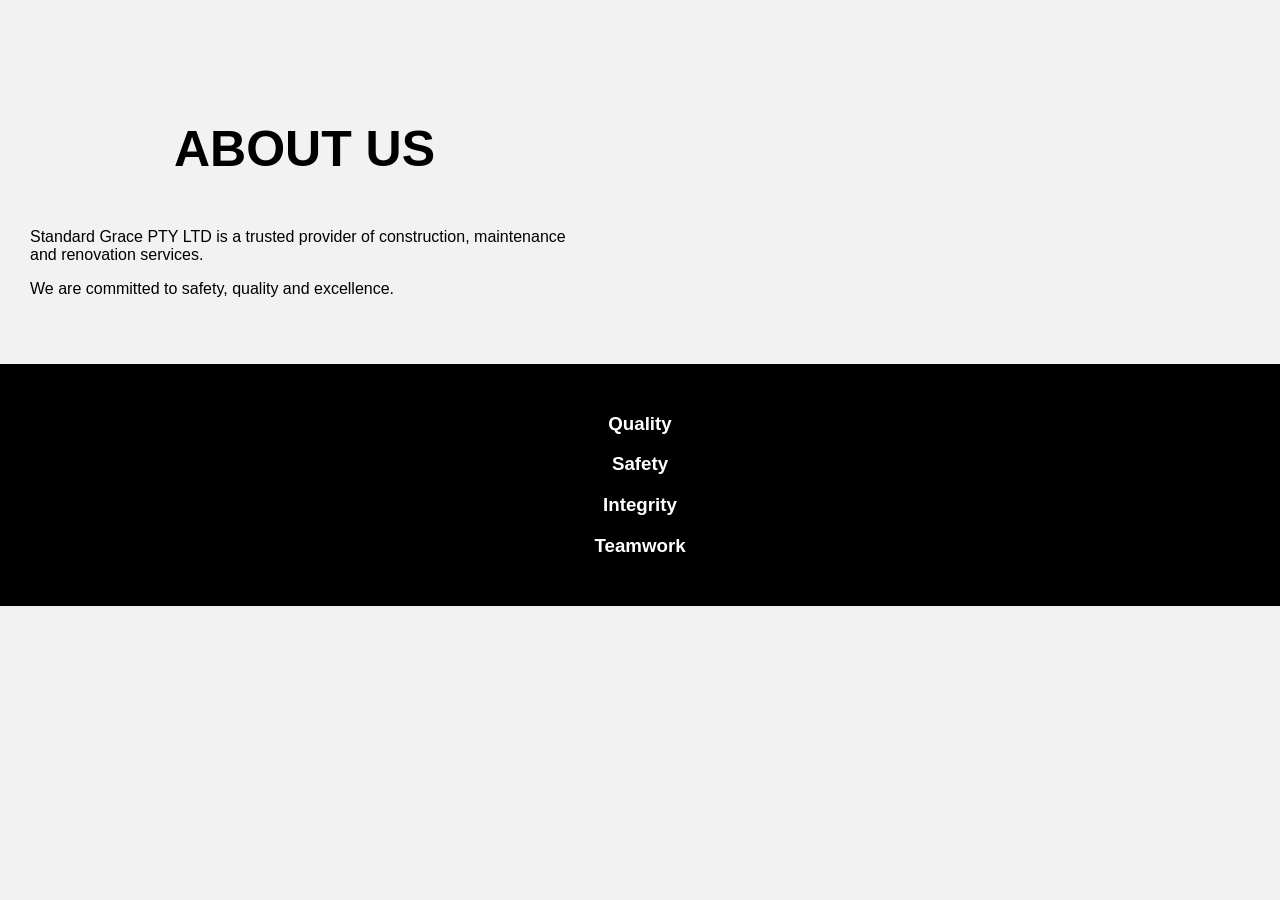
==== about.html @ 0fc39e1f "changing page structure" ====
<!DOCTYPE html>
<html lang="en">
<head>
    <meta charset="UTF-8">
    <meta name="viewport" content="width=device-width, initial-scale=1.0">
    <title>About Us</title>
    <link rel="stylesheet" href="styles.css">
</head>

<body>

<header class="header">

    <section class="logo-nav">

        <section class="logo">
            <img src="images/logo.png" alt="">
        </section>

        <nav class="navbar">
            <a href="index.html">Home</a> /
            <a href="about.html">About Us</a> /
            <a href="services.html">Services</a> /
            <a href="projects.html">Projects</a> /
            <a href="contact.html">Contact Us</a>
        </nav>

    </section>

</header>

<main>

    <section class="about-section">

        <article class="about-text">

            <h1>ABOUT US</h1>

            <p>
                Standard Grace PTY LTD is a trusted provider of construction,
                maintenance and renovation services.
            </p>

            <p>
                We are committed to safety, quality and excellence.
            </p>

        </article>

        <section class="about-image">
            <img src="images/about.jpg" alt="">
        </section>

    </section>

</main>

<footer class="black-footer">

    <section class="footer-icons">

        <article>
            <h3>Quality</h3>
        </article>

        <article>
            <h3>Safety</h3>
        </article>

        <article>
            <h3>Integrity</h3>
        </article>

        <article>
            <h3>Teamwork</h3>
        </article>

    </section>

</footer>

</body>
</html>
---- styles.css ----
body{
    margin: 0;
    font-family: Arial, sans-serif;
    background-color: #f2f2f2;
    color: black;
}

header{
    background-color: #f2f2f2;
    padding: 20px;
}

header img{
    width: 220px;
}

nav{
    text-align: center;
    margin-top: -90px;
    margin-left: 250px;
    padding-bottom: 40px;
}

nav a{
    text-decoration: none;
    color: black;
    font-size: 22px;
    margin: 10px;
}

nav a:hover{
    color: orange;
}

.hero{
    position: relative;
    text-align: center;
}

.hero img{
    width: 100%;
}

.hero-text{
    position: absolute;
    top: 30%;
    right: 5%;
    color: white;
}

.hero-text h1{
    font-size: 55px;
}

.hero-text p{
    font-size: 30px;
}

button{
    background-color: #f0b400;
    border: none;
    padding: 15px 30px;
    border-radius: 40px;
    font-size: 20px;
    cursor: pointer;
}

button:hover{
    background-color: orange;
}

h1{
    text-align: center;
    font-size: 50px;
}

.services{
    text-align: center;
    padding: 20px;
}

.service-box{
    display: inline-block;
    width: 22%;
    vertical-align: top;
    margin: 10px;
}

.service-box img{
    width: 100%;
    border-radius: 10px;
}

.service-box h2{
    font-size: 30px;
}

.gallery{
    padding: 20px;
}

.gallery article{
    display: inline-block;
    width: 45%;
    margin: 10px;
}

.gallery img{
    width: 100%;
    border-radius: 20px;
}

.why-choose{
    padding: 20px;
}

.choose-box{
    margin-bottom: 40px;
}

.choose-box h2{
    font-size: 35px;
}

.contact-info{
    text-align: center;
    padding: 20px;
}

.contact-box{
    display: inline-block;
    width: 30%;
    vertical-align: top;
}

.contact-box h2{
    font-size: 35px;
}

.about-section{
    padding: 30px;
}

.about-text{
    width: 45%;
    display: inline-block;
    vertical-align: top;
}

.about-image{
    width: 45%;
    display: inline-block;
}

.about-image img{
    width: 100%;
}

.values{
    background-color: black;
    color: white;
    text-align: center;
    padding: 20px;
}

.value-box{
    display: inline-block;
    width: 22%;
}

.service-card{
    border: 3px solid black;
    border-radius: 40px;
    padding: 30px;
    margin: 30px;
    background-color: white;
}

.service-card img{
    width: 150px;
}

.service-card h2{
    font-size: 40px;
}

.project-box{
    padding: 20px;
}

.project-box img{
    width: 45%;
    border-radius: 10px;
}

.project-text{
    width: 45%;
    display: inline-block;
    vertical-align: top;
    padding: 20px;
}

.project-text h2{
    font-size: 45px;
}

.contact-page{
    padding: 20px;
}

form{
    width: 45%;
    display: inline-block;
    vertical-align: top;
}

input,
textarea{
    width: 90%;
    padding: 15px;
    margin-bottom: 20px;
    font-size: 18px;
}

aside{
    width: 45%;
    display: inline-block;
    vertical-align: top;
}

aside h2{
    font-size: 35px;
}

.faq{
    padding: 20px;
}

.faq article{
    border: 1px solid lightgray;
    padding: 20px;
    margin: 10px;
}

footer{
    background-color: black;
    color: white;
    text-align: center;
    padding: 30px;
    margin-top: 20px;
}

footer button{
    margin-bottom: 20px;
}
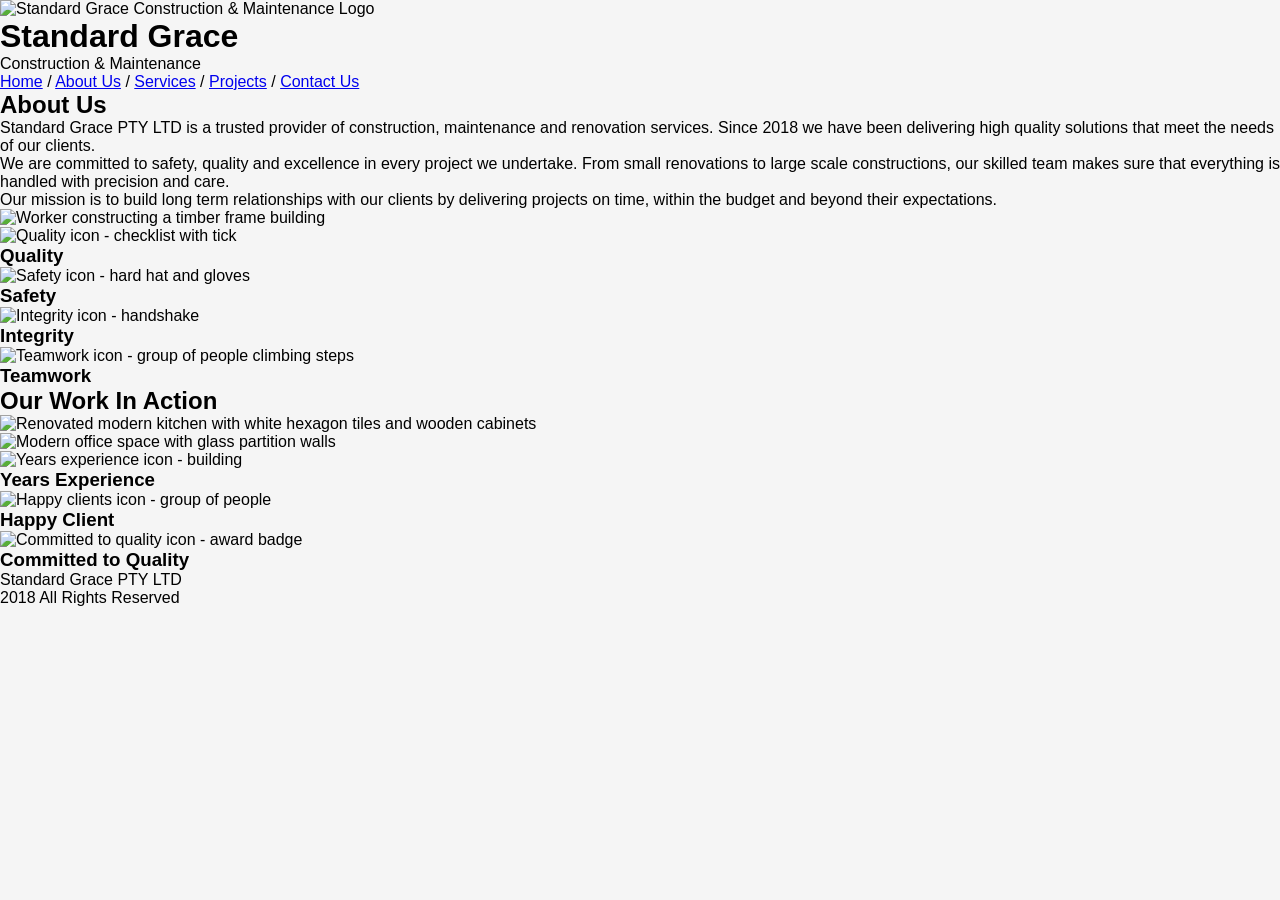
==== commit d6b7255c: "Enhance About Us page with branding and details Updated the About Us page with additional branding a" ====
--- a/about.html
+++ b/about.html
@@ -1,84 +1,123 @@
 <!DOCTYPE html>
 <html lang="en">
 <head>
-    <meta charset="UTF-8">
-    <meta name="viewport" content="width=device-width, initial-scale=1.0">
-    <title>About Us</title>
-    <link rel="stylesheet" href="styles.css">
+  <meta charset="UTF-8" >
+  <meta name="viewport" content="width=device-width, initial-scale=1.0" >
+  <title>About Us - Standard Grace Construction & Maintenance</title>
+  <link rel="stylesheet" href="styles.css" >
 </head>
-
 <body>
 
-<header class="header">
+  <header>
+    <img src="logo.png" alt="Standard Grace Construction & Maintenance Logo" width="80" >
+    <h1>Standard Grace</h1>
+    <p>Construction &amp; Maintenance</p>
+    <nav>
+      <a href="index.html">Home</a> /
+      <a href="about.html">About Us</a> /
+      <a href="services.html">Services</a> /
+      <a href="projects.html">Projects</a> /
+      <a href="contact.html">Contact Us</a>
+    </nav>
+  </header>
 
-    <section class="logo-nav">
+  <main>
 
-        <section class="logo">
-            <img src="images/logo.png" alt="">
-        </section>
+    <section id="about">
 
-        <nav class="navbar">
-            <a href="index.html">Home</a> /
-            <a href="about.html">About Us</a> /
-            <a href="services.html">Services</a> /
-            <a href="projects.html">Projects</a> /
-            <a href="contact.html">Contact Us</a>
-        </nav>
+      <div id="about-text">
+        <h2>About Us</h2>
+
+        <p>
+          Standard Grace PTY LTD is a trusted provider of construction, maintenance and
+          renovation services. Since 2018 we have been delivering high quality solutions
+          that meet the needs of our clients.
+        </p>
+
+        <p>
+          We are committed to safety, quality and excellence in every project we undertake.
+          From small renovations to large scale constructions, our skilled team makes sure
+          that everything is handled with precision and care.
+        </p>
+
+        <p>
+          Our mission is to build long term relationships with our clients by delivering
+          projects on time, within the budget and beyond their expectations.
+        </p>
+      </div>
+
+      <figure id="about-image">
+        <img src="about-construction.jpg" alt="Worker constructing a timber frame building" width="400" >
+      </figure>
 
     </section>
 
-</header>
+    <section id="core-values">
 
-<main>
+      <article class="value">
+        <img src="icon-quality.png" alt="Quality icon - checklist with tick" width="60" >
+        <h3>Quality</h3>
+      </article>
 
-    <section class="about-section">
+      <article class="value">
+        <img src="icon-safety.png" alt="Safety icon - hard hat and gloves" width="60" >
+        <h3>Safety</h3>
+      </article>
 
-        <article class="about-text">
+      <article class="value">
+        <img src="icon-integrity.png" alt="Integrity icon - handshake" width="60" >
+        <h3>Integrity</h3>
+      </article>
 
-            <h1>ABOUT US</h1>
-
-            <p>
-                Standard Grace PTY LTD is a trusted provider of construction,
-                maintenance and renovation services.
-            </p>
-
-            <p>
-                We are committed to safety, quality and excellence.
-            </p>
-
-        </article>
-
-        <section class="about-image">
-            <img src="images/about.jpg" alt="">
-        </section>
+      <article class="value">
+        <img src="icon-teamwork.png" alt="Teamwork icon - group of people climbing steps" width="60" >
+        <h3>Teamwork</h3>
+      </article>
 
     </section>
 
-</main>
+    <section id="work-in-action">
+      <h2>Our Work In Action</h2>
 
-<footer class="black-footer">
+      <figure>
+        <img src="work-kitchen.jpg" alt="Renovated modern kitchen with white hexagon tiles and wooden cabinets" width="400" >
+      </figure>
 
-    <section class="footer-icons">
-
-        <article>
-            <h3>Quality</h3>
-        </article>
-
-        <article>
-            <h3>Safety</h3>
-        </article>
-
-        <article>
-            <h3>Integrity</h3>
-        </article>
-
-        <article>
-            <h3>Teamwork</h3>
-        </article>
+      <figure>
+        <img src="work-office.jpg" alt="Modern office space with glass partition walls" width="400" >
+      </figure>
 
     </section>
 
-</footer>
+    <section id="stats">
+
+      <div id="stats-items">
+
+        <article class="stat">
+          <img src="icon-experience.png" alt="Years experience icon - building" width="60" >
+          <h3>Years Experience</h3>
+        </article>
+
+        <article class="stat">
+          <img src="icon-clients.png" alt="Happy clients icon - group of people" width="60" >
+          <h3>Happy Client</h3>
+        </article>
+
+        <article class="stat">
+          <img src="icon-committed.png" alt="Committed to quality icon - award badge" width="60" >
+          <h3>Committed to Quality</h3>
+        </article>
+
+      </div>
+
+      <div id="copyright">
+        <p>Standard Grace PTY LTD</p>
+        <p>2018 All Rights Reserved</p>
+      </div>
+
+    </section>
+
+  </main>
 
 </body>
 </html>
--- a/styles.css
+++ b/styles.css
@@ -1,255 +1,289 @@
+*{
+    margin:0;
+    padding:0;
+    box-sizing:border-box;
+}
+
 body{
-    margin: 0;
-    font-family: Arial, sans-serif;
-    background-color: #f2f2f2;
-    color: black;
-}
-
-header{
-    background-color: #f2f2f2;
-    padding: 20px;
-}
-
-header img{
-    width: 220px;
-}
-
-nav{
-    text-align: center;
-    margin-top: -90px;
-    margin-left: 250px;
-    padding-bottom: 40px;
-}
-
-nav a{
-    text-decoration: none;
-    color: black;
-    font-size: 22px;
-    margin: 10px;
-}
-
-nav a:hover{
-    color: orange;
-}
+    font-family:Arial, sans-serif;
+    background:#f5f5f5;
+}
+
+/* HEADER */
+
+.header{
+    background:white;
+    padding:20px;
+}
+
+.logo-nav{
+    display:flex;
+    justify-content:space-between;
+    align-items:center;
+}
+
+.logo img{
+    width:220px;
+}
+
+.navbar{
+    font-size:20px;
+}
+
+.navbar a{
+    text-decoration:none;
+    color:black;
+    margin:10px;
+}
+
+/* HERO */
 
 .hero{
-    position: relative;
-    text-align: center;
+    position:relative;
 }
 
 .hero img{
-    width: 100%;
+    width:100%;
+    height:500px;
+    object-fit:cover;
 }
 
 .hero-text{
-    position: absolute;
-    top: 30%;
-    right: 5%;
-    color: white;
+    position:absolute;
+    top:40%;
+    right:10%;
+    color:white;
+    text-align:center;
 }
 
 .hero-text h1{
-    font-size: 55px;
+    font-size:50px;
+    margin-bottom:20px;
 }
 
 .hero-text p{
-    font-size: 30px;
-}
-
-button{
-    background-color: #f0b400;
-    border: none;
-    padding: 15px 30px;
-    border-radius: 40px;
-    font-size: 20px;
-    cursor: pointer;
-}
-
-button:hover{
-    background-color: orange;
-}
-
-h1{
-    text-align: center;
-    font-size: 50px;
-}
+    font-size:25px;
+    line-height:40px;
+}
+
+.hero-buttons{
+    margin-top:20px;
+}
+
+.hero-buttons button{
+    padding:15px 30px;
+    border:none;
+    border-radius:30px;
+    background:gold;
+    font-size:20px;
+    margin:10px;
+}
+
+/* SERVICES */
 
 .services{
-    text-align: center;
-    padding: 20px;
+    padding:50px;
+    text-align:center;
+}
+
+.services h2{
+    font-size:50px;
+    margin-bottom:40px;
+}
+
+.service-container{
+    display:flex;
+    justify-content:space-between;
+    gap:20px;
+}
+
+.service-card{
+    width:24%;
+}
+
+.service-card img{
+    width:100%;
+    height:350px;
+    object-fit:cover;
+}
+
+.service-card h3{
+    font-size:35px;
+    margin:20px 0;
+}
+
+.service-card p{
+    font-size:20px;
+}
+
+/* ABOUT */
+
+.about-section{
+    display:flex;
+    padding:50px;
+    gap:40px;
+}
+
+.about-text{
+    width:50%;
+}
+
+.about-text h1{
+    font-size:60px;
+    margin-bottom:30px;
+}
+
+.about-text p{
+    font-size:28px;
+    line-height:45px;
+    margin-bottom:30px;
+}
+
+.about-image img{
+    width:100%;
+    height:700px;
+}
+
+/* SERVICE PAGE */
+
+.service-list{
+    padding:50px;
 }
 
 .service-box{
-    display: inline-block;
-    width: 22%;
-    vertical-align: top;
-    margin: 10px;
-}
-
-.service-box img{
-    width: 100%;
-    border-radius: 10px;
+    border:3px solid black;
+    border-radius:30px;
+    padding:40px;
+    margin-bottom:40px;
+    text-align:center;
 }
 
 .service-box h2{
-    font-size: 30px;
-}
-
-.gallery{
-    padding: 20px;
-}
-
-.gallery article{
-    display: inline-block;
-    width: 45%;
-    margin: 10px;
-}
-
-.gallery img{
-    width: 100%;
-    border-radius: 20px;
-}
-
-.why-choose{
-    padding: 20px;
-}
-
-.choose-box{
-    margin-bottom: 40px;
-}
-
-.choose-box h2{
-    font-size: 35px;
+    font-size:45px;
+    margin-bottom:20px;
+}
+
+.service-box p{
+    font-size:28px;
+}
+
+/* PROJECTS */
+
+.project-section{
+    padding:40px;
+}
+
+.project-card{
+    display:flex;
+    margin-bottom:40px;
+    background:white;
+}
+
+.project-card img{
+    width:50%;
+    height:400px;
+    object-fit:cover;
+}
+
+.project-text{
+    width:50%;
+    padding:50px;
+    text-align:center;
+}
+
+.project-text h2{
+    font-size:45px;
+    margin-bottom:30px;
+}
+
+.project-text p{
+    font-size:30px;
+    line-height:45px;
+}
+
+/* CONTACT */
+
+.contact-container{
+    display:flex;
+    gap:50px;
+    padding:50px;
+}
+
+.contact-form{
+    width:50%;
+}
+
+.contact-form h1{
+    font-size:50px;
+    margin-bottom:30px;
+}
+
+.contact-form form{
+    display:flex;
+    flex-direction:column;
+}
+
+.contact-form input,
+.contact-form textarea{
+    padding:20px;
+    margin-bottom:20px;
+    font-size:20px;
+}
+
+.contact-form textarea{
+    height:150px;
+}
+
+.contact-form button{
+    padding:20px;
+    background:gold;
+    border:none;
+    border-radius:30px;
+    font-size:22px;
 }
 
 .contact-info{
-    text-align: center;
-    padding: 20px;
-}
-
-.contact-box{
-    display: inline-block;
-    width: 30%;
-    vertical-align: top;
-}
-
-.contact-box h2{
-    font-size: 35px;
-}
-
-.about-section{
-    padding: 30px;
-}
-
-.about-text{
-    width: 45%;
-    display: inline-block;
-    vertical-align: top;
-}
-
-.about-image{
-    width: 45%;
-    display: inline-block;
-}
-
-.about-image img{
-    width: 100%;
-}
-
-.values{
-    background-color: black;
-    color: white;
-    text-align: center;
-    padding: 20px;
-}
-
-.value-box{
-    display: inline-block;
-    width: 22%;
-}
-
-.service-card{
-    border: 3px solid black;
-    border-radius: 40px;
-    padding: 30px;
-    margin: 30px;
-    background-color: white;
-}
-
-.service-card img{
-    width: 150px;
-}
-
-.service-card h2{
-    font-size: 40px;
-}
-
-.project-box{
-    padding: 20px;
-}
-
-.project-box img{
-    width: 45%;
-    border-radius: 10px;
-}
-
-.project-text{
-    width: 45%;
-    display: inline-block;
-    vertical-align: top;
-    padding: 20px;
-}
-
-.project-text h2{
-    font-size: 45px;
-}
-
-.contact-page{
-    padding: 20px;
-}
-
-form{
-    width: 45%;
-    display: inline-block;
-    vertical-align: top;
-}
-
-input,
-textarea{
-    width: 90%;
-    padding: 15px;
-    margin-bottom: 20px;
-    font-size: 18px;
-}
-
-aside{
-    width: 45%;
-    display: inline-block;
-    vertical-align: top;
-}
-
-aside h2{
-    font-size: 35px;
-}
-
-.faq{
-    padding: 20px;
-}
-
-.faq article{
-    border: 1px solid lightgray;
-    padding: 20px;
-    margin: 10px;
-}
-
-footer{
-    background-color: black;
-    color: white;
-    text-align: center;
-    padding: 30px;
-    margin-top: 20px;
-}
-
-footer button{
-    margin-bottom: 20px;
-}
+    width:50%;
+}
+
+.contact-info h1{
+    font-size:50px;
+    margin-bottom:40px;
+}
+
+.contact-info article{
+    margin-bottom:40px;
+}
+
+.contact-info h3{
+    font-size:35px;
+}
+
+.contact-info p{
+    font-size:25px;
+}
+
+/* FOOTER */
+
+.footer{
+    background:black;
+    color:white;
+    text-align:center;
+    padding:30px;
+    font-size:25px;
+}
+
+.black-footer{
+    background:black;
+    color:white;
+    padding:40px;
+}
+
+.footer-icons{
+    display:flex;
+    justify-content:space-around;
+}
+
+.footer-icons h3{
+    font-size:35px;
+}
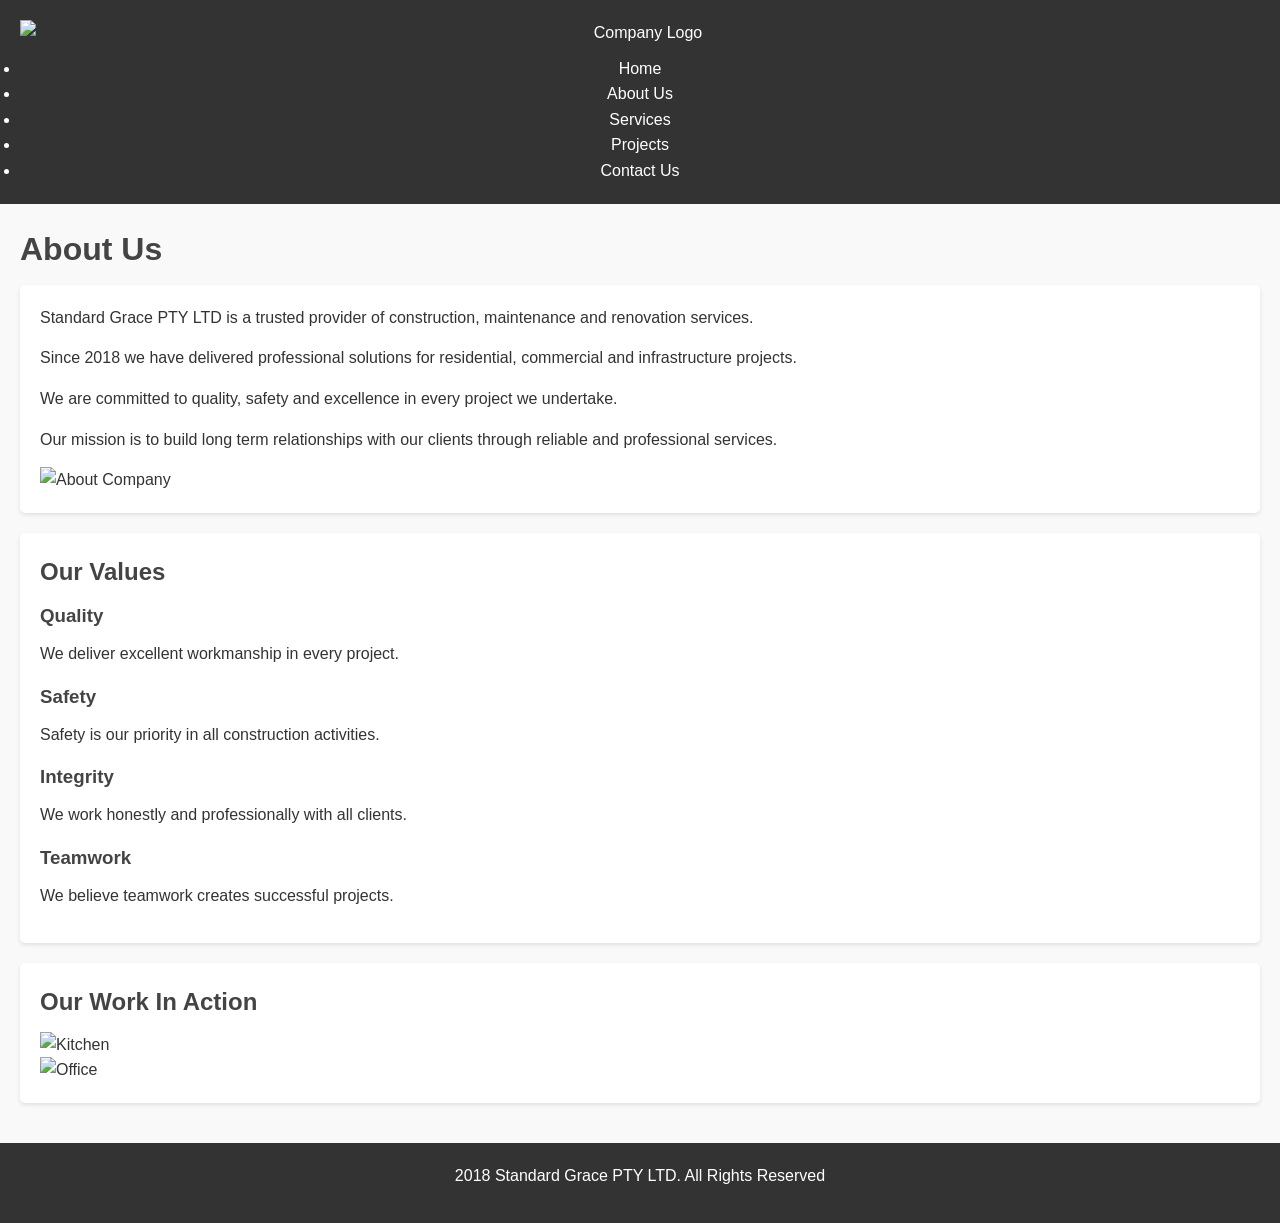
==== commit deeb9194: "Revise About Us page content and layout Updated the About Us page with new content and structure." ====
--- a/about.html
+++ b/about.html
@@ -1,123 +1,139 @@
 <!DOCTYPE html>
 <html lang="en">
 <head>
-  <meta charset="UTF-8" >
-  <meta name="viewport" content="width=device-width, initial-scale=1.0" >
-  <title>About Us - Standard Grace Construction & Maintenance</title>
-  <link rel="stylesheet" href="styles.css" >
+
+    <meta charset="UTF-8">
+    <meta name="viewport" content="width=device-width, initial-scale=1.0">
+
+    <title>About Us - Standard Grace</title>
+
+    <link rel="stylesheet" href="styles.css">
+
 </head>
 <body>
 
-  <header>
-    <img src="logo.png" alt="Standard Grace Construction & Maintenance Logo" width="80" >
-    <h1>Standard Grace</h1>
-    <p>Construction &amp; Maintenance</p>
-    <nav>
-      <a href="index.html">Home</a> /
-      <a href="about.html">About Us</a> /
-      <a href="services.html">Services</a> /
-      <a href="projects.html">Projects</a> /
-      <a href="contact.html">Contact Us</a>
-    </nav>
-  </header>
+<header>
 
-  <main>
+    <div class="container navbar">
 
-    <section id="about">
+        <div class="logo">
+            <img src="images/logo.png" alt="Company Logo">
+        </div>
 
-      <div id="about-text">
-        <h2>About Us</h2>
+        <nav>
+            <ul>
+                <li><a href="index.html">Home</a></li>
+                <li><a href="about.html">About Us</a></li>
+                <li><a href="services.html">Services</a></li>
+                <li><a href="projects.html">Projects</a></li>
+                <li><a href="contact.html">Contact Us</a></li>
+            </ul>
+        </nav>
+
+    </div>
+
+</header>
+
+
+<main class="container">
+
+
+<h1 class="section-title">About Us</h1>
+
+
+<section class="about-section">
+
+    <div class="about-text">
 
         <p>
-          Standard Grace PTY LTD is a trusted provider of construction, maintenance and
-          renovation services. Since 2018 we have been delivering high quality solutions
-          that meet the needs of our clients.
+            Standard Grace PTY LTD is a trusted provider of construction,
+            maintenance and renovation services.
         </p>
 
         <p>
-          We are committed to safety, quality and excellence in every project we undertake.
-          From small renovations to large scale constructions, our skilled team makes sure
-          that everything is handled with precision and care.
+            Since 2018 we have delivered professional solutions for
+            residential, commercial and infrastructure projects.
         </p>
 
         <p>
-          Our mission is to build long term relationships with our clients by delivering
-          projects on time, within the budget and beyond their expectations.
+            We are committed to quality, safety and excellence in every
+            project we undertake.
         </p>
-      </div>
 
-      <figure id="about-image">
-        <img src="about-construction.jpg" alt="Worker constructing a timber frame building" width="400" >
-      </figure>
+        <p>
+            Our mission is to build long term relationships with our
+            clients through reliable and professional services.
+        </p>
 
-    </section>
+    </div>
 
-    <section id="core-values">
 
-      <article class="value">
-        <img src="icon-quality.png" alt="Quality icon - checklist with tick" width="60" >
-        <h3>Quality</h3>
-      </article>
+    <div class="about-image">
+        <img src="images/about.jpg" alt="About Company">
+    </div>
 
-      <article class="value">
-        <img src="icon-safety.png" alt="Safety icon - hard hat and gloves" width="60" >
-        <h3>Safety</h3>
-      </article>
+</section>
 
-      <article class="value">
-        <img src="icon-integrity.png" alt="Integrity icon - handshake" width="60" >
-        <h3>Integrity</h3>
-      </article>
 
-      <article class="value">
-        <img src="icon-teamwork.png" alt="Teamwork icon - group of people climbing steps" width="60" >
-        <h3>Teamwork</h3>
-      </article>
+<section>
 
-    </section>
+    <h2 class="section-title">Our Values</h2>
 
-    <section id="work-in-action">
-      <h2>Our Work In Action</h2>
 
-      <figure>
-        <img src="work-kitchen.jpg" alt="Renovated modern kitchen with white hexagon tiles and wooden cabinets" width="400" >
-      </figure>
+    <div class="features-grid">
 
-      <figure>
-        <img src="work-office.jpg" alt="Modern office space with glass partition walls" width="400" >
-      </figure>
-
-    </section>
-
-    <section id="stats">
-
-      <div id="stats-items">
-
-        <article class="stat">
-          <img src="icon-experience.png" alt="Years experience icon - building" width="60" >
-          <h3>Years Experience</h3>
+        <article class="feature-box">
+            <h3>Quality</h3>
+            <p>We deliver excellent workmanship in every project.</p>
         </article>
 
-        <article class="stat">
-          <img src="icon-clients.png" alt="Happy clients icon - group of people" width="60" >
-          <h3>Happy Client</h3>
+
+        <article class="feature-box">
+            <h3>Safety</h3>
+            <p>Safety is our priority in all construction activities.</p>
         </article>
 
-        <article class="stat">
-          <img src="icon-committed.png" alt="Committed to quality icon - award badge" width="60" >
-          <h3>Committed to Quality</h3>
+
+        <article class="feature-box">
+            <h3>Integrity</h3>
+            <p>We work honestly and professionally with all clients.</p>
         </article>
 
-      </div>
 
-      <div id="copyright">
-        <p>Standard Grace PTY LTD</p>
-        <p>2018 All Rights Reserved</p>
-      </div>
+        <article class="feature-box">
+            <h3>Teamwork</h3>
+            <p>We believe teamwork creates successful projects.</p>
+        </article>
 
-    </section>
+    </div>
 
-  </main>
+</section>
+
+
+<section>
+
+    <h2 class="section-title">Our Work In Action</h2>
+
+
+    <div class="gallery-grid">
+
+        <img src="images/kitchen.jpg" alt="Kitchen">
+        <img src="images/office.jpg" alt="Office">
+
+    </div>
+
+</section>
+
+</main>
+
+
+<footer>
+
+    <div class="container footer-content">
+        <p>2018 Standard Grace PTY LTD. All Rights Reserved</p>
+    </div>
+
+</footer>
 
 </body>
 </html>
--- a/styles.css
+++ b/styles.css
@@ -1,289 +1,157 @@
-*{
-    margin:0;
-    padding:0;
-    box-sizing:border-box;
+/* Reset some default browser styles */
+* {
+    margin: 0;
+    padding: 0;
+    box-sizing: border-box;
 }
 
-body{
-    font-family:Arial, sans-serif;
-    background:#f5f5f5;
+body {
+    font-family: Arial, sans-serif;
+    line-height: 1.6;
+    color: #333;
+    background-color: #f9f9f9;
+    display: flex;
+    flex-direction: column;
+    min-height: 100vh;
 }
 
-/* HEADER */
-
-.header{
-    background:white;
-    padding:20px;
+header, footer {
+    background-color: #333;
+    color: #fff;
+    text-align: center;
+    padding: 20px;
 }
 
-.logo-nav{
-    display:flex;
-    justify-content:space-between;
-    align-items:center;
+header img, footer img {
+    vertical-align: middle;
 }
 
-.logo img{
-    width:220px;
+nav {
+    margin-top: 10px;
 }
 
-.navbar{
-    font-size:20px;
+nav a {
+    color: #fff;
+    text-decoration: none;
+    margin: 0 10px;
+    transition: color 0.3s;
 }
 
-.navbar a{
-    text-decoration:none;
-    color:black;
-    margin:10px;
+nav a:hover {
+    color: #ddd;
 }
 
-/* HERO */
-
-.hero{
-    position:relative;
+main {
+    flex: 1;
+    padding: 20px;
 }
 
-.hero img{
-    width:100%;
-    height:500px;
-    object-fit:cover;
+section {
+    margin-bottom: 20px;
+    padding: 20px;
+    background-color: #fff;
+    border-radius: 5px;
+    box-shadow: 0 2px 4px rgba(0, 0, 0, 0.1);
 }
 
-.hero-text{
-    position:absolute;
-    top:40%;
-    right:10%;
-    color:white;
-    text-align:center;
+h1, h2, h3 {
+    margin-bottom: 10px;
+    color: #444;
 }
 
-.hero-text h1{
-    font-size:50px;
-    margin-bottom:20px;
+p {
+    margin-bottom: 15px;
 }
 
-.hero-text p{
-    font-size:25px;
-    line-height:40px;
+button {
+    background-color: #0056b3;
+    color: #fff;
+    border: none;
+    padding: 10px 15px;
+    border-radius: 5px;
+    cursor: pointer;
+    transition: background-color 0.3s;
 }
 
-.hero-buttons{
-    margin-top:20px;
+button:hover {
+    background-color: #003d7a;
 }
 
-.hero-buttons button{
-    padding:15px 30px;
-    border:none;
-    border-radius:30px;
-    background:gold;
-    font-size:20px;
-    margin:10px;
+form input, form textarea {
+    width: 100%;
+    padding: 10px;
+    margin-bottom: 15px;
+    border: 1px solid #ccc;
+    border-radius: 5px;
 }
 
-/* SERVICES */
-
-.services{
-    padding:50px;
-    text-align:center;
+form label {
+    display: block;
+    margin-bottom: 5px;
+    font-weight: bold;
 }
 
-.services h2{
-    font-size:50px;
-    margin-bottom:40px;
+img {
+    max-width: 100%;
+    height: auto;
+    display: block;
+    margin: 0 auto;
 }
 
-.service-container{
-    display:flex;
-    justify-content:space-between;
-    gap:20px;
+figure {
+    margin-bottom: 20px;
 }
 
-.service-card{
-    width:24%;
+#services-list .service, #projects-list .project, .contact-detail {
+    display: flex;
+    align-items: center;
+    margin-bottom: 20px;
 }
 
-.service-card img{
-    width:100%;
-    height:350px;
-    object-fit:cover;
+.service-icon, .project-images, .contact-detail img {
+    flex: 0 0 auto;
+    margin-right: 20px;
 }
 
-.service-card h3{
-    font-size:35px;
-    margin:20px 0;
+#faq {
+    margin-top: 40px;
 }
 
-.service-card p{
-    font-size:20px;
+.faq-item {
+    margin-bottom: 10px;
 }
 
-/* ABOUT */
-
-.about-section{
-    display:flex;
-    padding:50px;
-    gap:40px;
+#footer-cta {
+    margin: 20px 0;
 }
 
-.about-text{
-    width:50%;
+#call-btn {
+    display: inline-block;
+    background-color: #0056b3;
+    padding: 10px 20px;
+    color: #fff;
+    text-decoration: none;
+    border-radius: 25px;
+    transition: background-color 0.3s;
 }
 
-.about-text h1{
-    font-size:60px;
-    margin-bottom:30px;
+#call-btn:hover {
+    background-color: #003d7a;
 }
 
-.about-text p{
-    font-size:28px;
-    line-height:45px;
-    margin-bottom:30px;
+#footer-copy {
+    padding: 20px 0;
 }
 
-.about-image img{
-    width:100%;
-    height:700px;
+@media (max-width: 768px) {
+    #form-row-1, #form-row-2 {
+        display: flex;
+        flex-direction: column;
+    }
+
+    .service-icon, .project-images {
+        width: %;
+        margin: 0 0 10px 0;
+    }
 }
 
-/* SERVICE PAGE */
-
-.service-list{
-    padding:50px;
-}
-
-.service-box{
-    border:3px solid black;
-    border-radius:30px;
-    padding:40px;
-    margin-bottom:40px;
-    text-align:center;
-}
-
-.service-box h2{
-    font-size:45px;
-    margin-bottom:20px;
-}
-
-.service-box p{
-    font-size:28px;
-}
-
-/* PROJECTS */
-
-.project-section{
-    padding:40px;
-}
-
-.project-card{
-    display:flex;
-    margin-bottom:40px;
-    background:white;
-}
-
-.project-card img{
-    width:50%;
-    height:400px;
-    object-fit:cover;
-}
-
-.project-text{
-    width:50%;
-    padding:50px;
-    text-align:center;
-}
-
-.project-text h2{
-    font-size:45px;
-    margin-bottom:30px;
-}
-
-.project-text p{
-    font-size:30px;
-    line-height:45px;
-}
-
-/* CONTACT */
-
-.contact-container{
-    display:flex;
-    gap:50px;
-    padding:50px;
-}
-
-.contact-form{
-    width:50%;
-}
-
-.contact-form h1{
-    font-size:50px;
-    margin-bottom:30px;
-}
-
-.contact-form form{
-    display:flex;
-    flex-direction:column;
-}
-
-.contact-form input,
-.contact-form textarea{
-    padding:20px;
-    margin-bottom:20px;
-    font-size:20px;
-}
-
-.contact-form textarea{
-    height:150px;
-}
-
-.contact-form button{
-    padding:20px;
-    background:gold;
-    border:none;
-    border-radius:30px;
-    font-size:22px;
-}
-
-.contact-info{
-    width:50%;
-}
-
-.contact-info h1{
-    font-size:50px;
-    margin-bottom:40px;
-}
-
-.contact-info article{
-    margin-bottom:40px;
-}
-
-.contact-info h3{
-    font-size:35px;
-}
-
-.contact-info p{
-    font-size:25px;
-}
-
-/* FOOTER */
-
-.footer{
-    background:black;
-    color:white;
-    text-align:center;
-    padding:30px;
-    font-size:25px;
-}
-
-.black-footer{
-    background:black;
-    color:white;
-    padding:40px;
-}
-
-.footer-icons{
-    display:flex;
-    justify-content:space-around;
-}
-
-.footer-icons h3{
-    font-size:35px;
-}
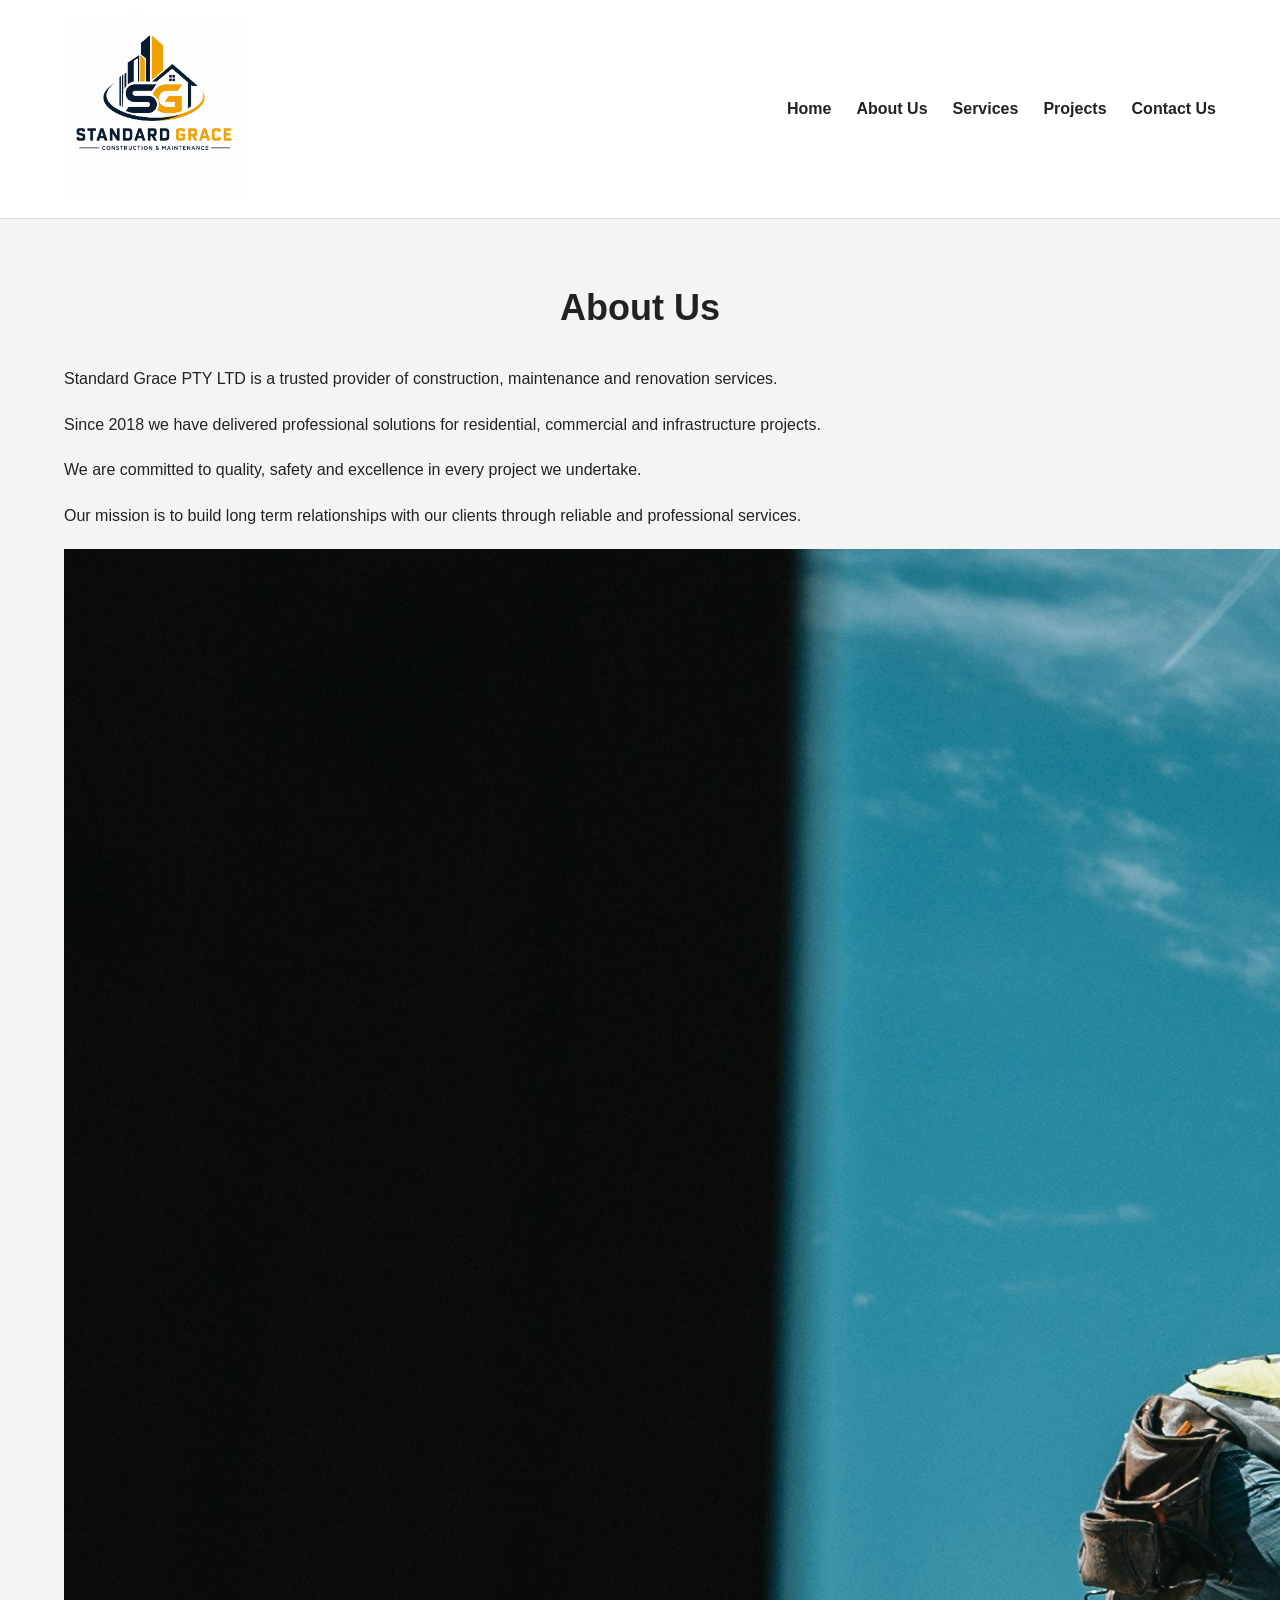
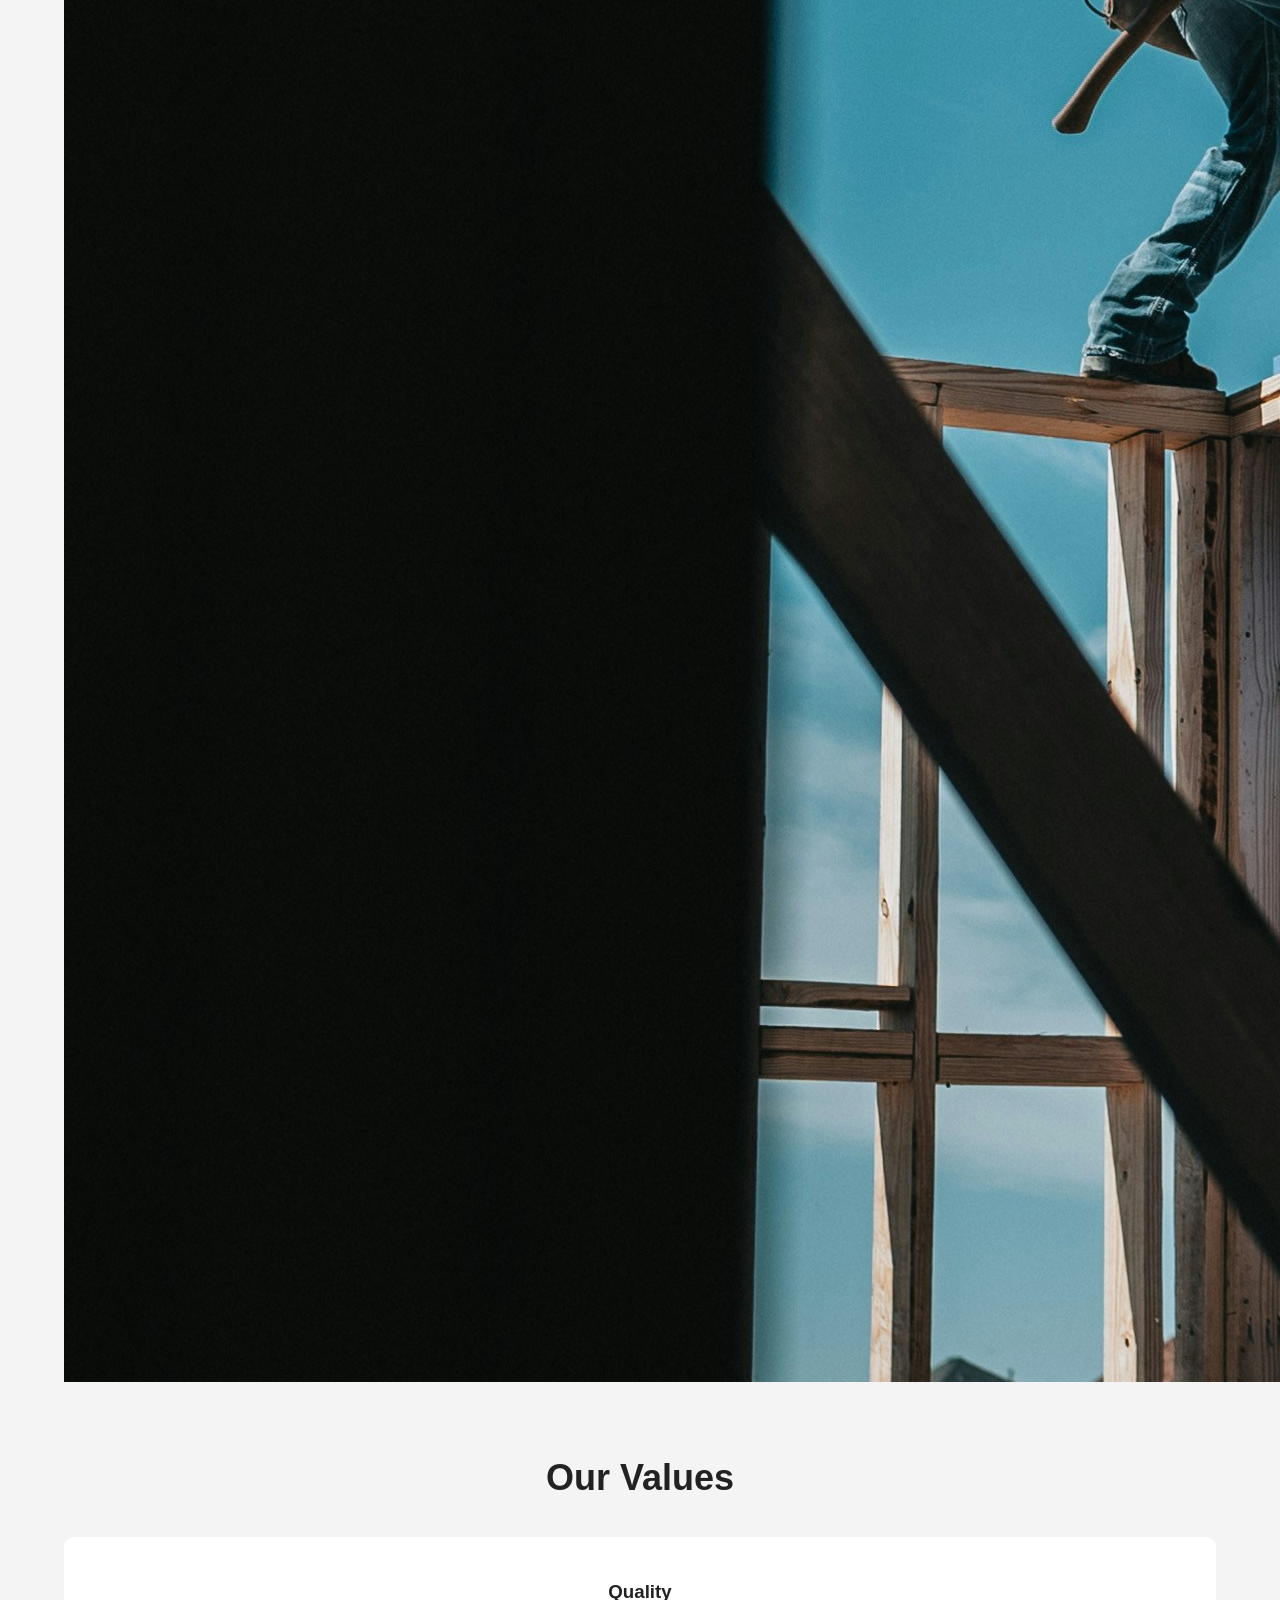
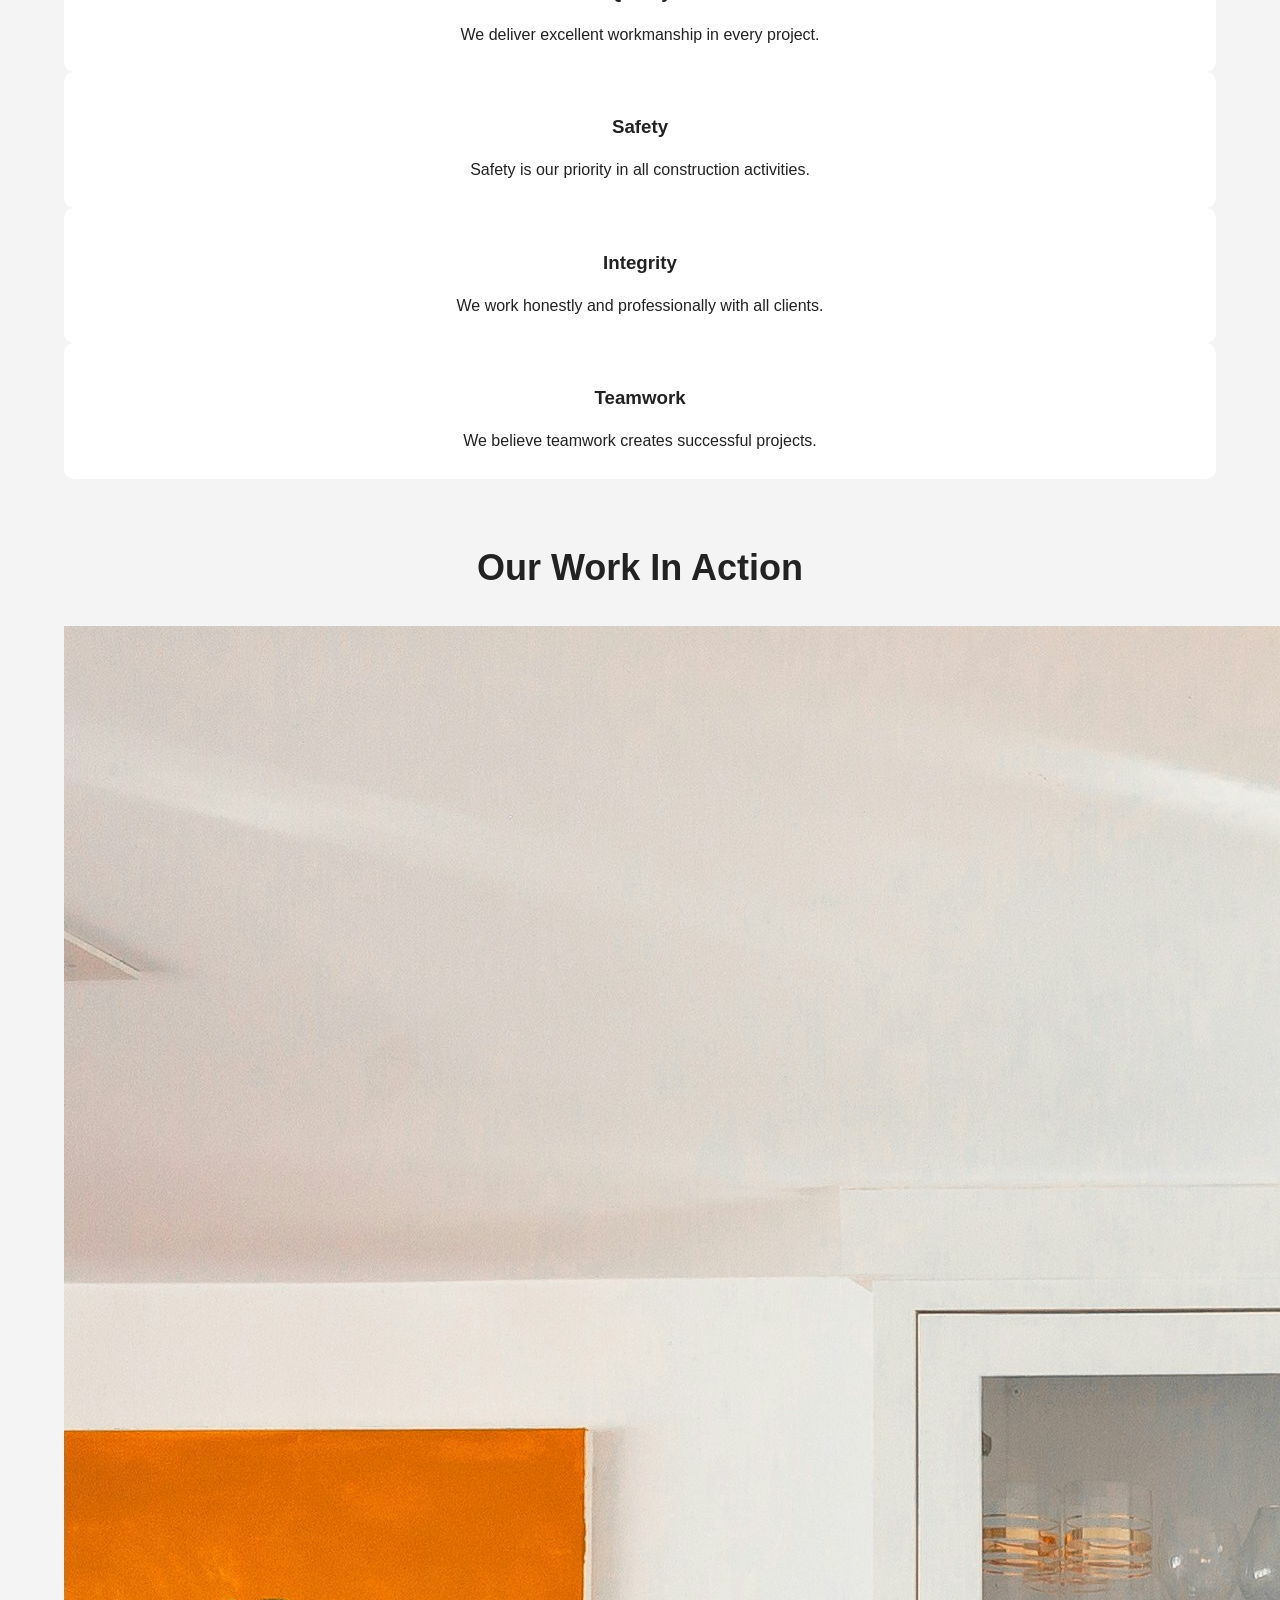
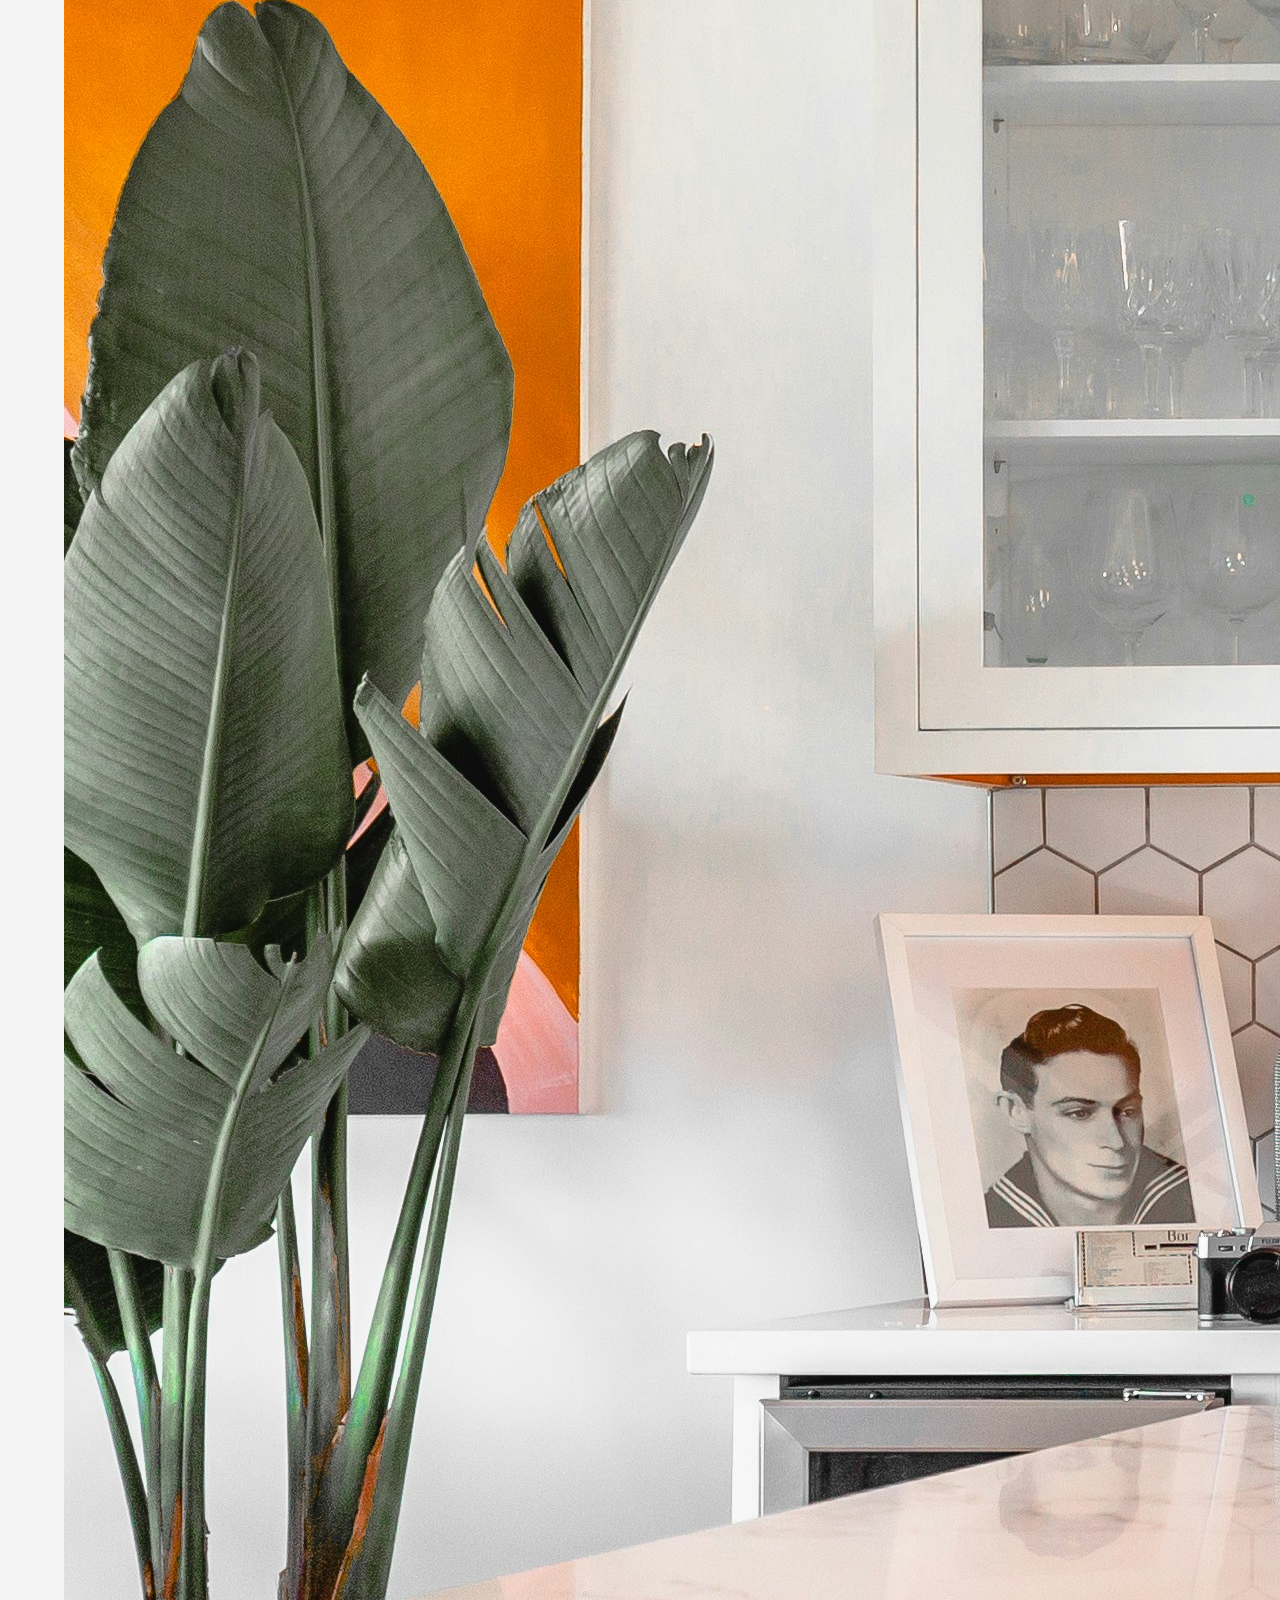
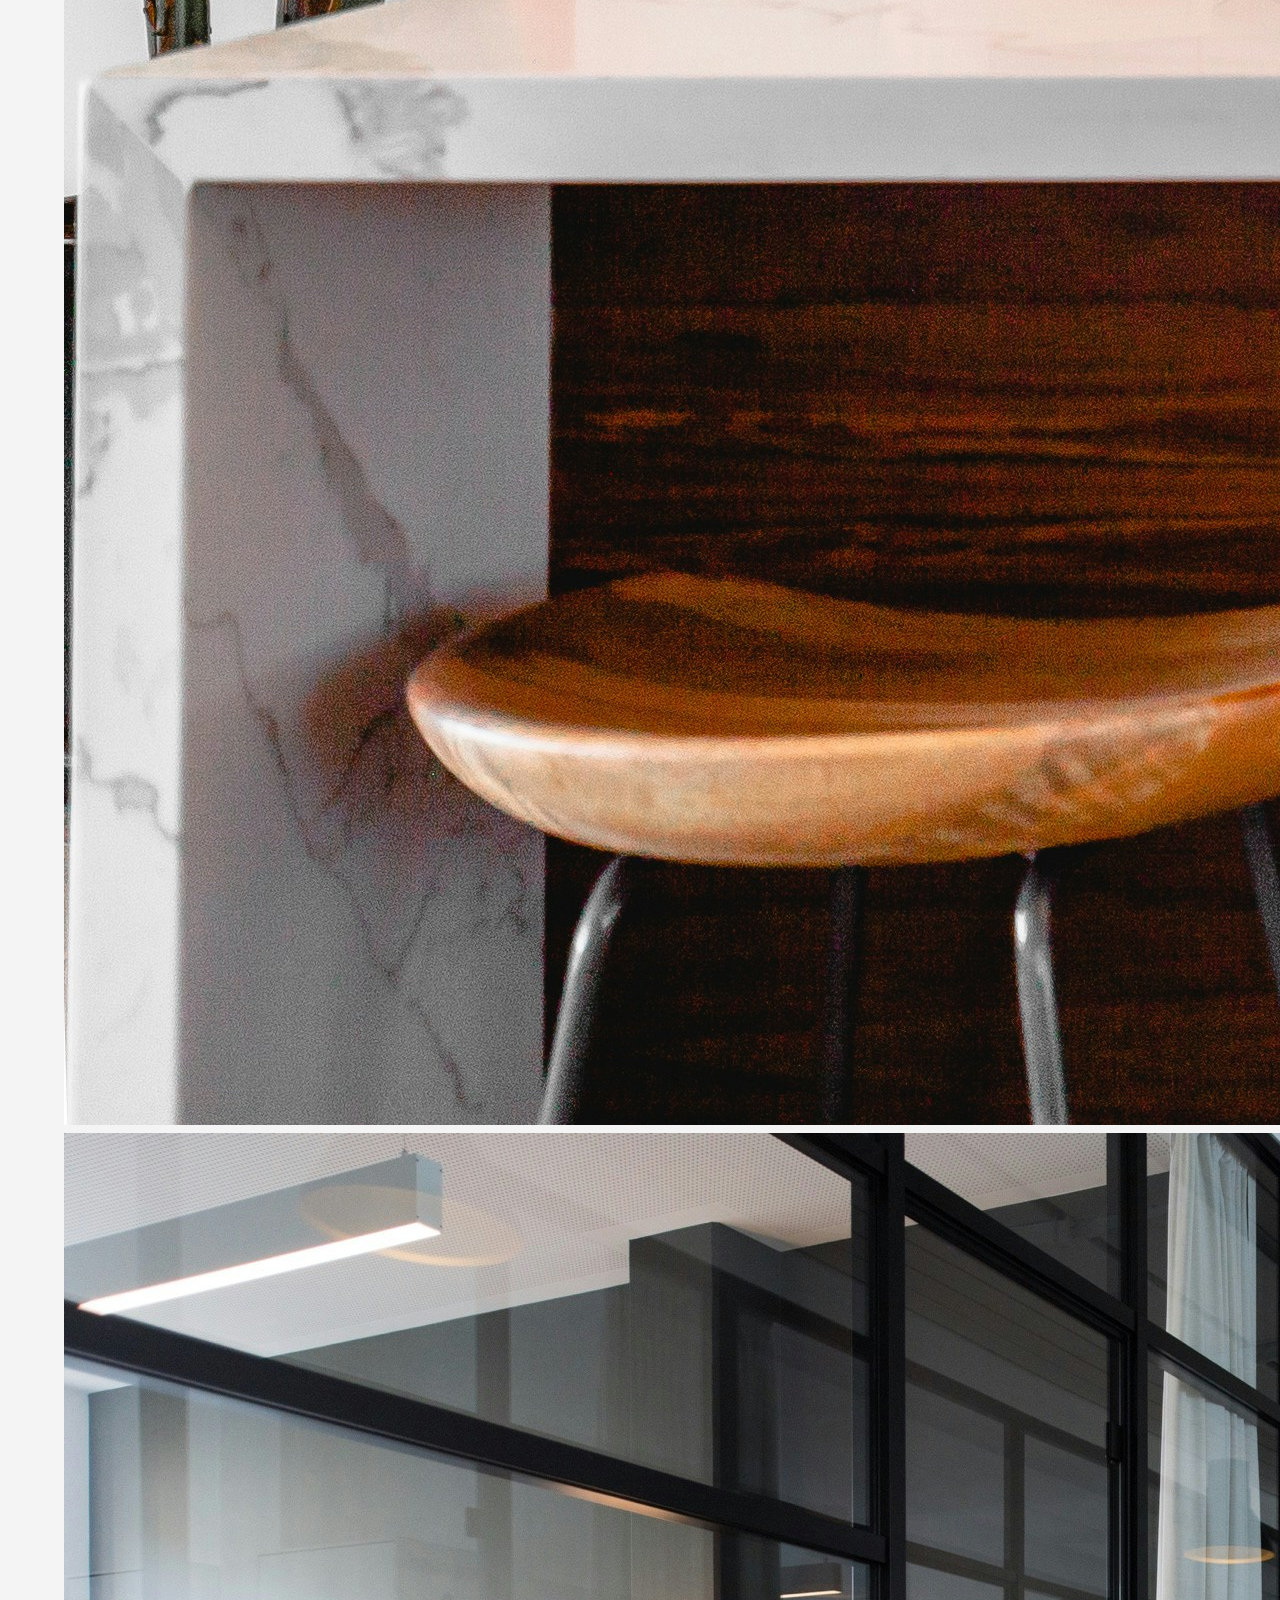
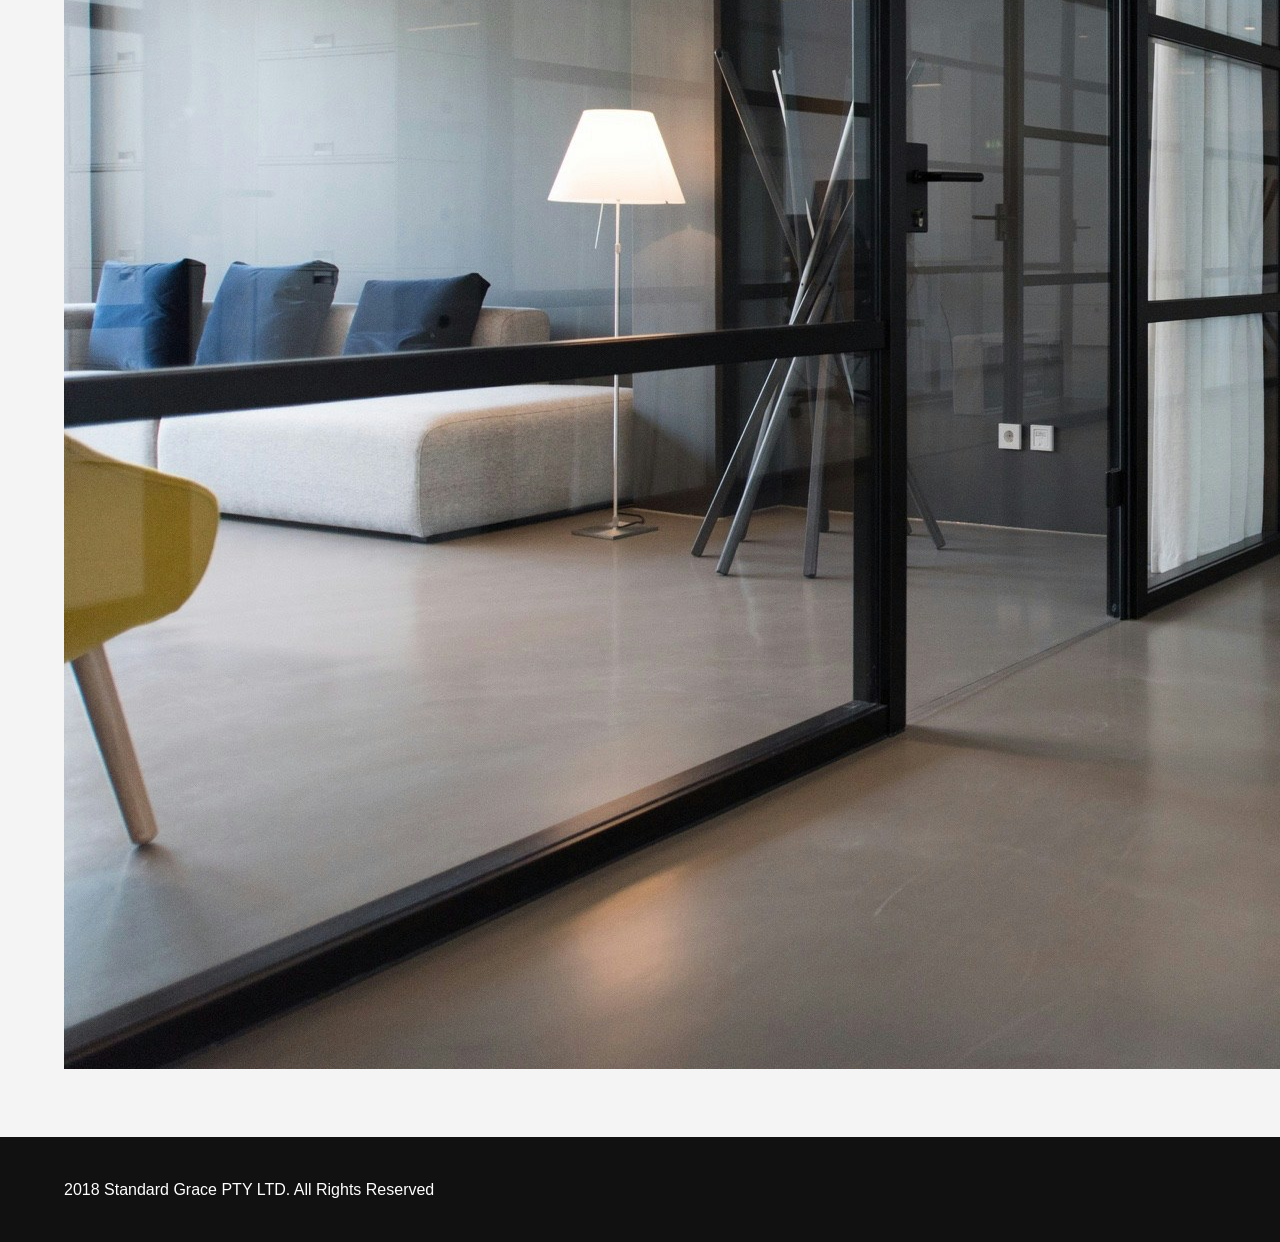
==== commit 7bc5dede: "Update about.html" ====
--- a/about.html
+++ b/about.html
@@ -69,7 +69,7 @@
 
 
     <div class="about-image">
-        <img src="images/about.jpg" alt="About Company">
+        <img src="images/About.jpg" alt="About Company">
     </div>
 
 </section>
@@ -117,8 +117,8 @@
 
     <div class="gallery-grid">
 
-        <img src="images/kitchen.jpg" alt="Kitchen">
-        <img src="images/office.jpg" alt="Office">
+        <img src="images/project2.jpg" alt="Kitchen">
+        <img src="images/Office.jpg" alt="Office">
 
     </div>
 
--- a/styles.css
+++ b/styles.css
@@ -1,157 +1,510 @@
-/* Reset some default browser styles */
-* {
+*{
     margin: 0;
     padding: 0;
     box-sizing: border-box;
 }
 
-body {
-    font-family: Arial, sans-serif;
+
+/* ===== BODY ===== */
+
+body{
+    font-family: Arial, Helvetica, sans-serif;
+    background-color: #f4f4f4;
+    color: #222;
     line-height: 1.6;
-    color: #333;
-    background-color: #f9f9f9;
+}
+
+
+/* ===== CONTAINER ===== */
+
+.container{
+    width: 90%;
+    max-width: 1200px;
+    margin: auto;
+}
+
+
+/* ===== HEADER ===== */
+
+header{
+    background-color: white;
+    border-bottom: 1px solid #ddd;
+    position: sticky;
+    top: 0;
+    z-index: 1000;
+}
+
+
+/* ===== NAVBAR ===== */
+
+.navbar{
     display: flex;
-    flex-direction: column;
-    min-height: 100vh;
-}
-
-header, footer {
-    background-color: #333;
-    color: #fff;
-    text-align: center;
+    justify-content: space-between;
+    align-items: center;
+    padding: 15px 0;
+    flex-wrap: wrap;
+}
+
+
+.logo img{
+    width: 180px;
+}
+
+
+nav ul{
+    list-style: none;
+    display: flex;
+    gap: 25px;
+}
+
+
+nav ul li a{
+    text-decoration: none;
+    color: #222;
+    font-size: 16px;
+    font-weight: bold;
+    transition: 0.3s;
+}
+
+
+nav ul li a:hover{
+    color: #d8a106;
+}
+
+
+/* ===== HERO SECTION ===== */
+
+.hero{
+    background-image: linear-gradient(rgba(0,0,0,0.6), rgba(0,0,0,0.6)), url("images/hero.jpg");
+    background-size: cover;
+    background-position: center;
+    height: 550px;
+
+    display: flex;
+    justify-content: center;
+    align-items: center;
+
+    text-align: center;
+    color: white;
+}
+
+
+.hero-content{
+    width: 80%;
+}
+
+
+.hero-content h1{
+    font-size: 48px;
+    margin-bottom: 20px;
+}
+
+
+.hero-content p{
+    font-size: 18px;
+    margin-bottom: 30px;
+}
+
+
+/* ===== BUTTONS ===== */
+
+.btn{
+    display: inline-block;
+    background-color: #d8a106;
+    color: black;
+    text-decoration: none;
+    padding: 12px 28px;
+    border-radius: 30px;
+    margin: 5px;
+    font-weight: bold;
+    transition: 0.3s;
+}
+
+
+.btn:hover{
+    background-color: #b98a00;
+}
+
+
+/* ===== SECTION TITLES ===== */
+
+.section-title{
+    text-align: center;
+    font-size: 36px;
+    margin: 60px 0 30px;
+}
+
+
+.section-text{
+    text-align: center;
+    margin-bottom: 40px;
+    color: #555;
+}
+
+
+/* ===== FEATURES ===== */
+
+.features{
+    display: grid;
+    grid-template-columns: repeat(4, 1fr);
+    gap: 20px;
+    margin-top: 40px;
+}
+
+
+.feature-box{
+    background-color: white;
+    padding: 25px;
+    text-align: center;
+    border-radius: 10px;
+}
+
+
+.feature-box h3{
+    margin: 15px 0;
+}
+
+
+/* ===== SERVICES ===== */
+
+.services-grid{
+    display: grid;
+    grid-template-columns: repeat(4, 1fr);
+    gap: 20px;
+}
+
+
+.service-card{
+    background-color: white;
+    border-radius: 10px;
+    overflow: hidden;
+    transition: 0.3s;
+}
+
+
+.service-card:hover{
+    transform: translateY(-5px);
+}
+
+
+.service-card img{
+    width: 100%;
+    height: 250px;
+    object-fit: cover;
+}
+
+
+.service-content{
     padding: 20px;
-}
-
-header img, footer img {
-    vertical-align: middle;
-}
-
-nav {
-    margin-top: 10px;
-}
-
-nav a {
-    color: #fff;
-    text-decoration: none;
-    margin: 0 10px;
-    transition: color 0.3s;
-}
-
-nav a:hover {
-    color: #ddd;
-}
-
-main {
-    flex: 1;
-    padding: 20px;
-}
-
-section {
+    text-align: center;
+}
+
+
+.service-content h3{
+    margin-bottom: 10px;
+}
+
+
+/* ===== ABOUT ===== */
+
+.about-grid{
+    display: grid;
+    grid-template-columns: 1fr 1fr;
+    gap: 40px;
+    align-items: center;
+    margin-top: 40px;
+}
+
+
+.about-grid img{
+    width: 100%;
+    border-radius: 10px;
+}
+
+
+.about-text h2{
     margin-bottom: 20px;
-    padding: 20px;
-    background-color: #fff;
-    border-radius: 5px;
-    box-shadow: 0 2px 4px rgba(0, 0, 0, 0.1);
-}
-
-h1, h2, h3 {
+}
+
+
+.about-text p{
+    margin-bottom: 20px;
+}
+
+
+/* ===== STATS ===== */
+
+.stats{
+    background-color: #111;
+    color: white;
+    padding: 50px 0;
+    margin-top: 60px;
+}
+
+
+.stats-grid{
+    display: grid;
+    grid-template-columns: repeat(4, 1fr);
+    text-align: center;
+}
+
+
+.stats-grid h2{
+    color: #d8a106;
+    font-size: 38px;
+}
+
+
+/* ===== PROJECTS ===== */
+
+.projects-grid{
+    display: grid;
+    grid-template-columns: repeat(2, 1fr);
+    gap: 25px;
+}
+
+
+.project-card{
+    background-color: white;
+    border-radius: 10px;
+    overflow: hidden;
+}
+
+
+.project-card img{
+    width: 100%;
+    height: 300px;
+    object-fit: cover;
+}
+
+
+.project-content{
+    padding: 25px;
+}
+
+
+.project-content h3{
+    margin-bottom: 15px;
+}
+
+
+/* ===== TEAM ===== */
+
+.team-grid{
+    display: grid;
+    grid-template-columns: repeat(3, 1fr);
+    gap: 25px;
+}
+
+
+.team-card{
+    background-color: white;
+    border-radius: 10px;
+    overflow: hidden;
+    text-align: center;
+}
+
+
+.team-card img{
+    width: 100%;
+    height: 300px;
+    object-fit: cover;
+}
+
+
+.team-card h3{
+    margin-top: 15px;
+}
+
+
+.team-card p{
+    margin-bottom: 20px;
+}
+
+
+/* ===== SERVICE DETAILS ===== */
+
+.service-box{
+    background-color: white;
+    padding: 40px;
+    border-radius: 15px;
+    margin-bottom: 40px;
+}
+
+
+.service-box h2{
+    color: #d8a106;
+    margin-bottom: 20px;
+}
+
+
+.service-box ul{
+    margin-left: 20px;
+}
+
+
+.service-box li{
     margin-bottom: 10px;
-    color: #444;
-}
-
-p {
-    margin-bottom: 15px;
-}
-
-button {
-    background-color: #0056b3;
-    color: #fff;
-    border: none;
-    padding: 10px 15px;
-    border-radius: 5px;
-    cursor: pointer;
-    transition: background-color 0.3s;
-}
-
-button:hover {
-    background-color: #003d7a;
-}
-
-form input, form textarea {
+}
+
+
+/* ===== CONTACT ===== */
+
+.contact-grid{
+    display: grid;
+    grid-template-columns: 1fr 1fr;
+    gap: 40px;
+}
+
+
+form{
+    background-color: white;
+    padding: 30px;
+    border-radius: 10px;
+}
+
+
+form input,
+form textarea{
     width: 100%;
-    padding: 10px;
-    margin-bottom: 15px;
+    padding: 15px;
+    margin-bottom: 20px;
     border: 1px solid #ccc;
     border-radius: 5px;
-}
-
-form label {
-    display: block;
-    margin-bottom: 5px;
-    font-weight: bold;
-}
-
-img {
-    max-width: 100%;
-    height: auto;
-    display: block;
-    margin: 0 auto;
-}
-
-figure {
-    margin-bottom: 20px;
-}
-
-#services-list .service, #projects-list .project, .contact-detail {
-    display: flex;
-    align-items: center;
-    margin-bottom: 20px;
-}
-
-.service-icon, .project-images, .contact-detail img {
-    flex: 0 0 auto;
-    margin-right: 20px;
-}
-
-#faq {
-    margin-top: 40px;
-}
-
-.faq-item {
+    font-size: 15px;
+}
+
+
+form textarea{
+    height: 150px;
+    resize: none;
+}
+
+
+form button{
+    border: none;
+    cursor: pointer;
+}
+
+
+.contact-info{
+    background-color: white;
+    padding: 30px;
+    border-radius: 10px;
+}
+
+
+.contact-info h3{
+    margin-top: 20px;
     margin-bottom: 10px;
 }
 
-#footer-cta {
-    margin: 20px 0;
-}
-
-#call-btn {
-    display: inline-block;
-    background-color: #0056b3;
-    padding: 10px 20px;
-    color: #fff;
-    text-decoration: none;
-    border-radius: 25px;
-    transition: background-color 0.3s;
-}
-
-#call-btn:hover {
-    background-color: #003d7a;
-}
-
-#footer-copy {
-    padding: 20px 0;
-}
-
-@media (max-width: 768px) {
-    #form-row-1, #form-row-2 {
-        display: flex;
+
+/* ===== FAQ ===== */
+
+.faq-box{
+    background-color: white;
+    padding: 25px;
+    margin-top: 20px;
+    border-radius: 10px;
+}
+
+
+.faq-box h4{
+    margin-bottom: 10px;
+}
+
+
+/* ===== FOOTER ===== */
+
+footer{
+    background-color: #111;
+    color: white;
+    margin-top: 60px;
+    padding: 40px 0;
+}
+
+
+.footer-grid{
+    display: grid;
+    grid-template-columns: repeat(3, 1fr);
+    gap: 30px;
+}
+
+
+.footer-grid h3{
+    margin-bottom: 15px;
+    color: #d8a106;
+}
+
+
+.footer-grid ul{
+    list-style: none;
+}
+
+
+.footer-grid ul li{
+    margin-bottom: 10px;
+}
+
+
+.footer-bottom{
+    text-align: center;
+    margin-top: 30px;
+    border-top: 1px solid #444;
+    padding-top: 20px;
+}
+
+
+/* ===== RESPONSIVE ===== */
+
+@media(max-width: 992px){
+
+    .features,
+    .services-grid,
+    .stats-grid,
+    .team-grid,
+    .footer-grid{
+        grid-template-columns: repeat(2, 1fr);
+    }
+
+    .about-grid,
+    .contact-grid,
+    .projects-grid{
+        grid-template-columns: 1fr;
+    }
+
+}
+
+
+@media(max-width: 768px){
+
+    .navbar{
         flex-direction: column;
-    }
-
-    .service-icon, .project-images {
-        width: %;
-        margin: 0 0 10px 0;
-    }
-}
-
+        text-align: center;
+    }
+
+    nav ul{
+        flex-direction: column;
+        margin-top: 20px;
+    }
+
+    .features,
+    .services-grid,
+    .stats-grid,
+    .team-grid,
+    .footer-grid{
+        grid-template-columns: 1fr;
+    }
+
+    .hero-content h1{
+        font-size: 32px;
+    }
+
+    .section-title{
+        font-size: 28px;
+    }
+
+}
+
+
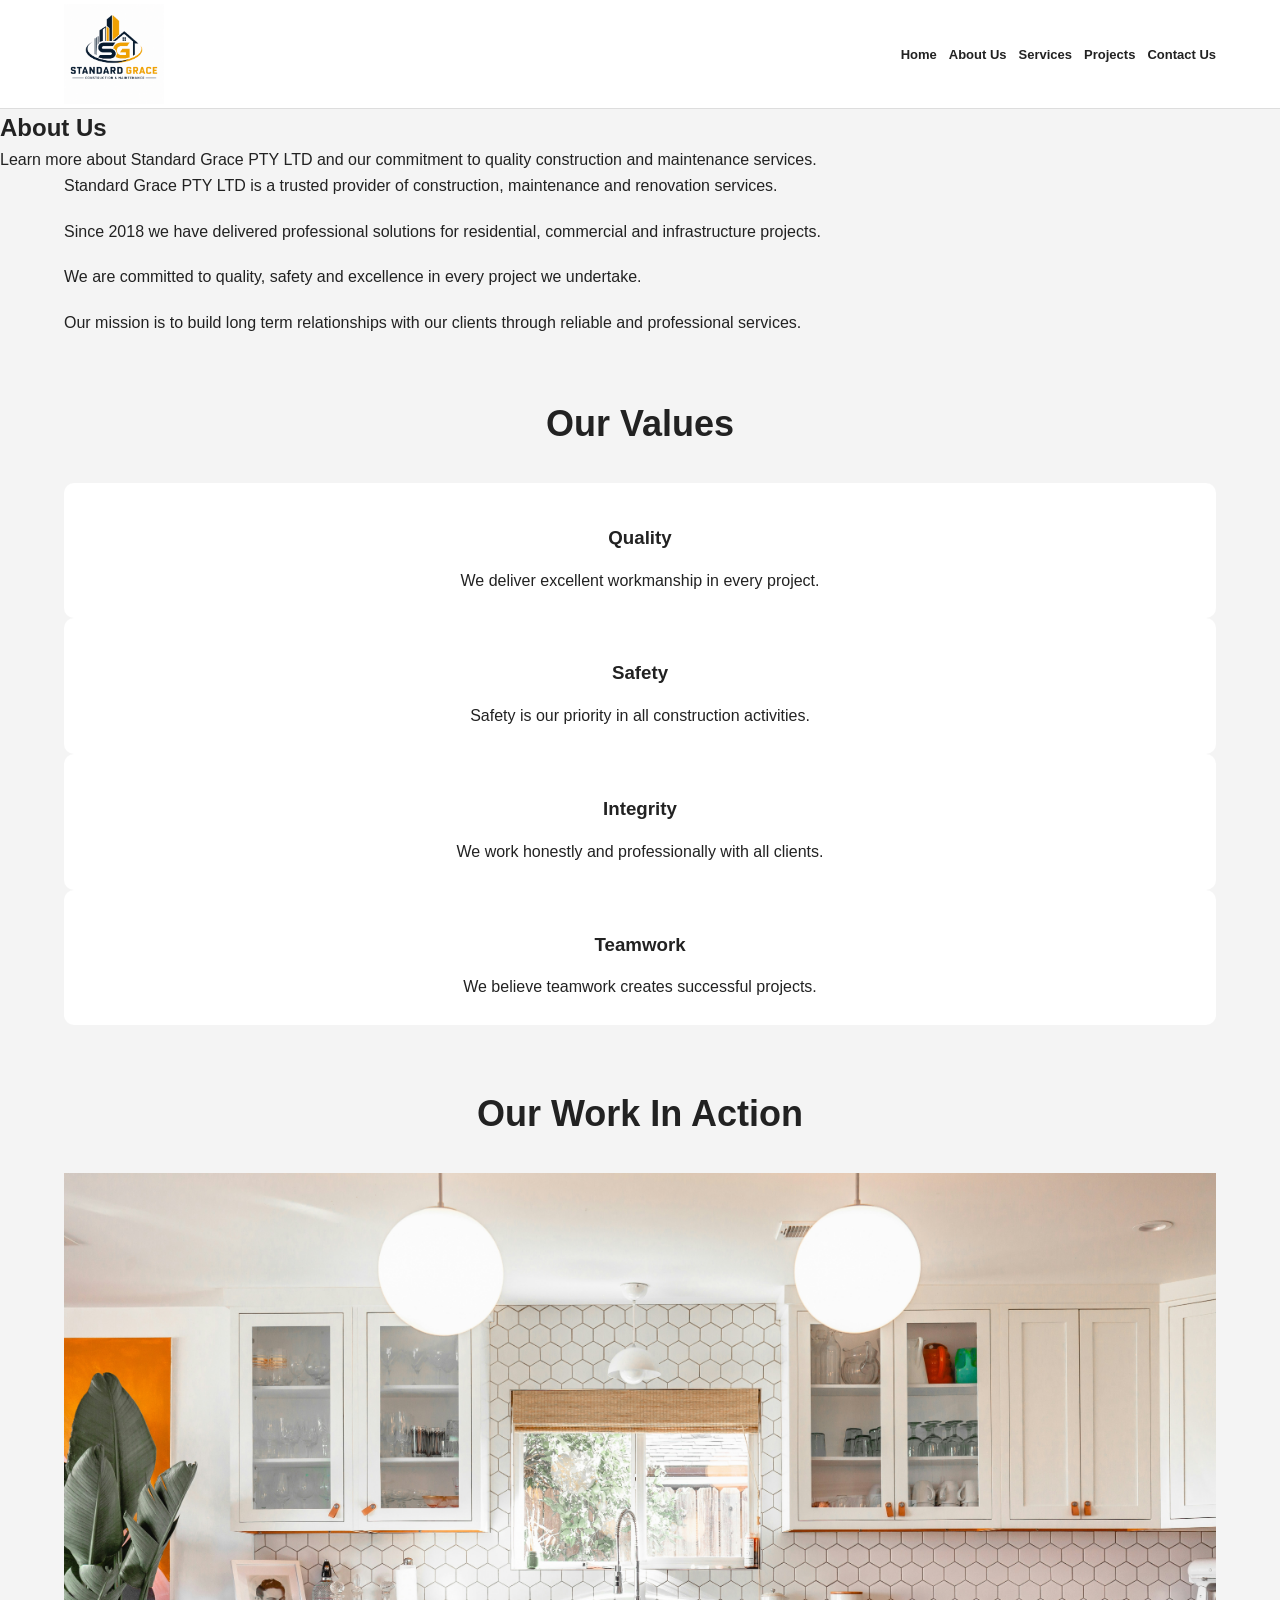
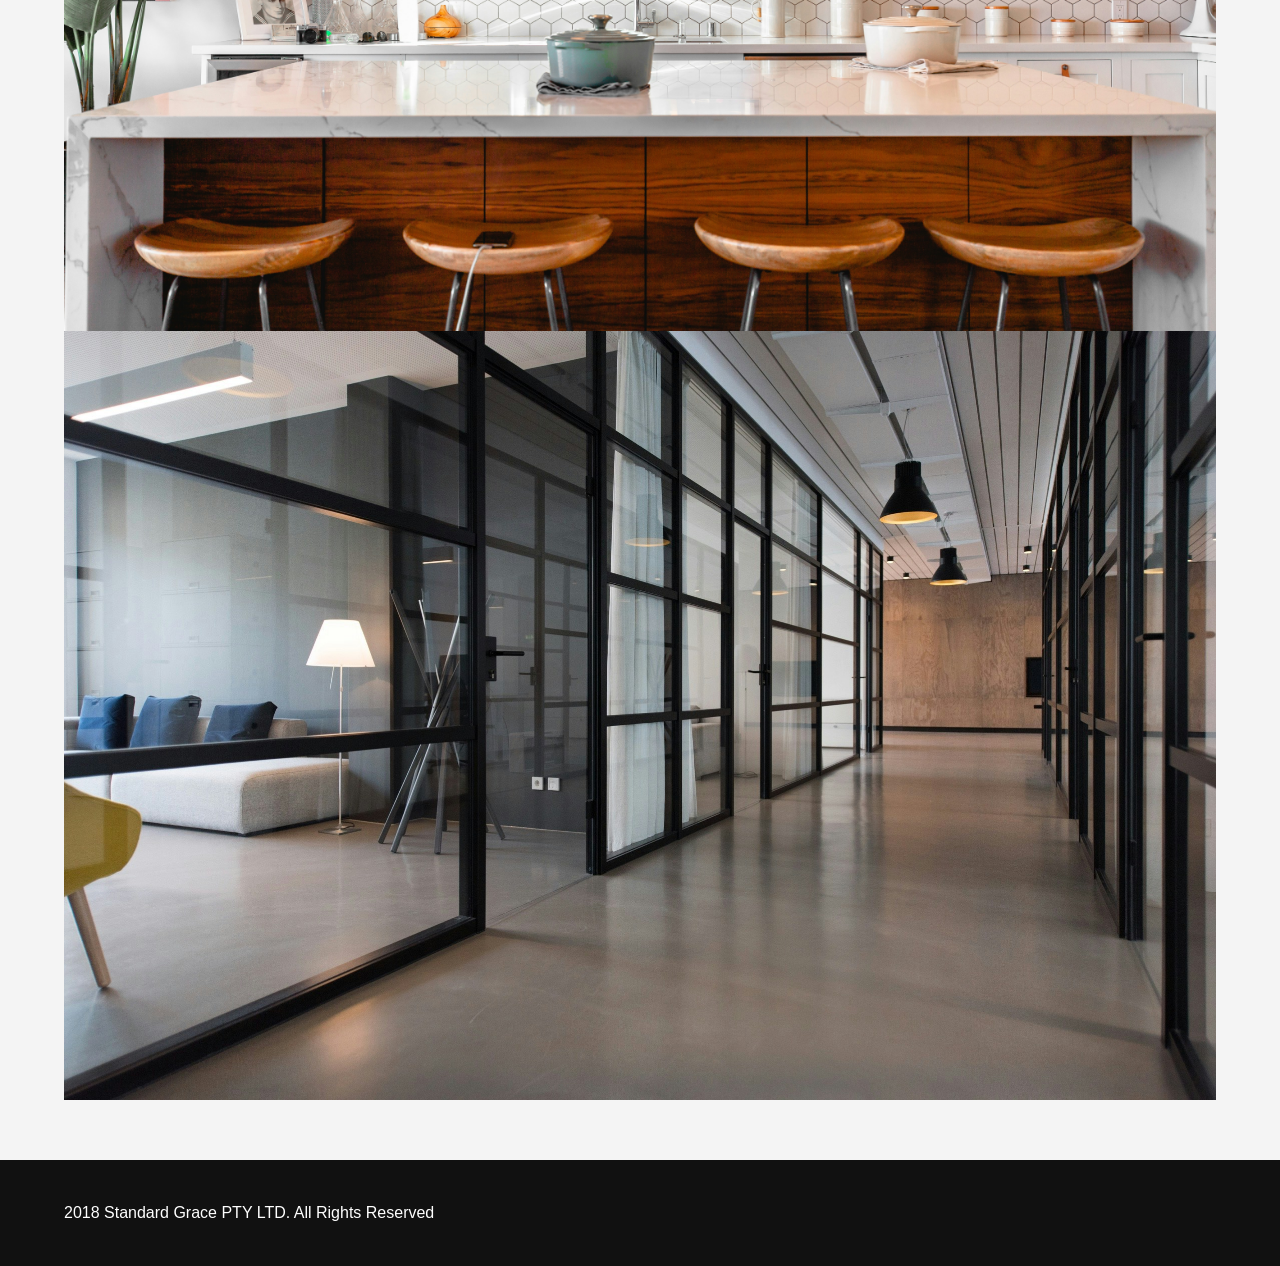
==== commit d593a746: "Enhance about.html with banner and description Added a banner section with an introductory paragraph" ====
--- a/about.html
+++ b/about.html
@@ -34,12 +34,21 @@
 
 </header>
 
+<section class="about-banner">
+
+    <div class="banner-content">
+
+        <h1>About Us</h1>
+
+        <p>
+            Learn more about Standard Grace PTY LTD and our commitment to quality construction and maintenance services.
+        </p>
+
+    </div>
+
+</section>  
 
 <main class="container">
-
-
-<h1 class="section-title">About Us</h1>
-
 
 <section class="about-section">
 
@@ -65,11 +74,6 @@
             clients through reliable and professional services.
         </p>
 
-    </div>
-
-
-    <div class="about-image">
-        <img src="images/About.jpg" alt="About Company">
     </div>
 
 </section>
--- a/styles.css
+++ b/styles.css
@@ -14,6 +14,10 @@
     line-height: 1.6;
 }
 
+img{
+    max-width: 100%;
+    display: block;
+}
 
 /* ===== CONTAINER ===== */
 
@@ -41,27 +45,27 @@
     display: flex;
     justify-content: space-between;
     align-items: center;
-    padding: 15px 0;
+    padding: 4px 0;
     flex-wrap: wrap;
 }
 
 
 .logo img{
-    width: 180px;
+    width: 100px;
 }
 
 
 nav ul{
     list-style: none;
     display: flex;
-    gap: 25px;
+    gap: 12px;
 }
 
 
 nav ul li a{
     text-decoration: none;
     color: #222;
-    font-size: 16px;
+    font-size: 13px;
     font-weight: bold;
     transition: 0.3s;
 }
@@ -75,10 +79,10 @@
 /* ===== HERO SECTION ===== */
 
 .hero{
-    background-image: linear-gradient(rgba(0,0,0,0.6), rgba(0,0,0,0.6)), url("images/hero.jpg");
+    background-image: linear-gradient(rgba(0,0,0,0.6), rgba(0,0,0,0.6)), url("images/StandardGrace.jpg");
     background-size: cover;
     background-position: center;
-    height: 550px;
+    height: 420px;
 
     display: flex;
     justify-content: center;
@@ -189,7 +193,7 @@
 
 .service-card img{
     width: 100%;
-    height: 250px;
+    height: 200px;
     object-fit: cover;
 }
 
@@ -217,10 +221,13 @@
 
 
 .about-grid img{
+
     width: 100%;
-    border-radius: 10px;
-}
-
+    height: 350px;
+    object-fit: cover;
+
+    border-radius: 10px;
+}
 
 .about-text h2{
     margin-bottom: 20px;
@@ -260,7 +267,8 @@
 .projects-grid{
     display: grid;
     grid-template-columns: repeat(2, 1fr);
-    gap: 25px;
+    gap: 50px;
+    margin-top: 40px;
 }
 
 
@@ -273,18 +281,19 @@
 
 .project-card img{
     width: 100%;
-    height: 300px;
+    height: 250px;
     object-fit: cover;
 }
 
 
 .project-content{
-    padding: 25px;
+    padding: 18px;
 }
 
 
 .project-content h3{
-    margin-bottom: 15px;
+    font-size: 17px;
+    margin-bottom: 8px;
 }
 
 
@@ -307,7 +316,7 @@
 
 .team-card img{
     width: 100%;
-    height: 300px;
+    height: 240px;
     object-fit: cover;
 }
 
@@ -455,6 +464,26 @@
     padding-top: 20px;
 }
 
+/* ===== PAGE BANNER TEXT ===== */
+
+.page-banner{
+    text-align: center;
+    padding: 60px 20px;
+}
+
+
+.page-banner h1{
+    font-size: 38px;
+    margin-bottom: 15px;
+}
+
+
+.page-banner p{
+    font-size: 16px;
+    max-width: 700px;
+    margin: auto;
+    line-height: 1.6;
+}
 
 /* ===== RESPONSIVE ===== */
 
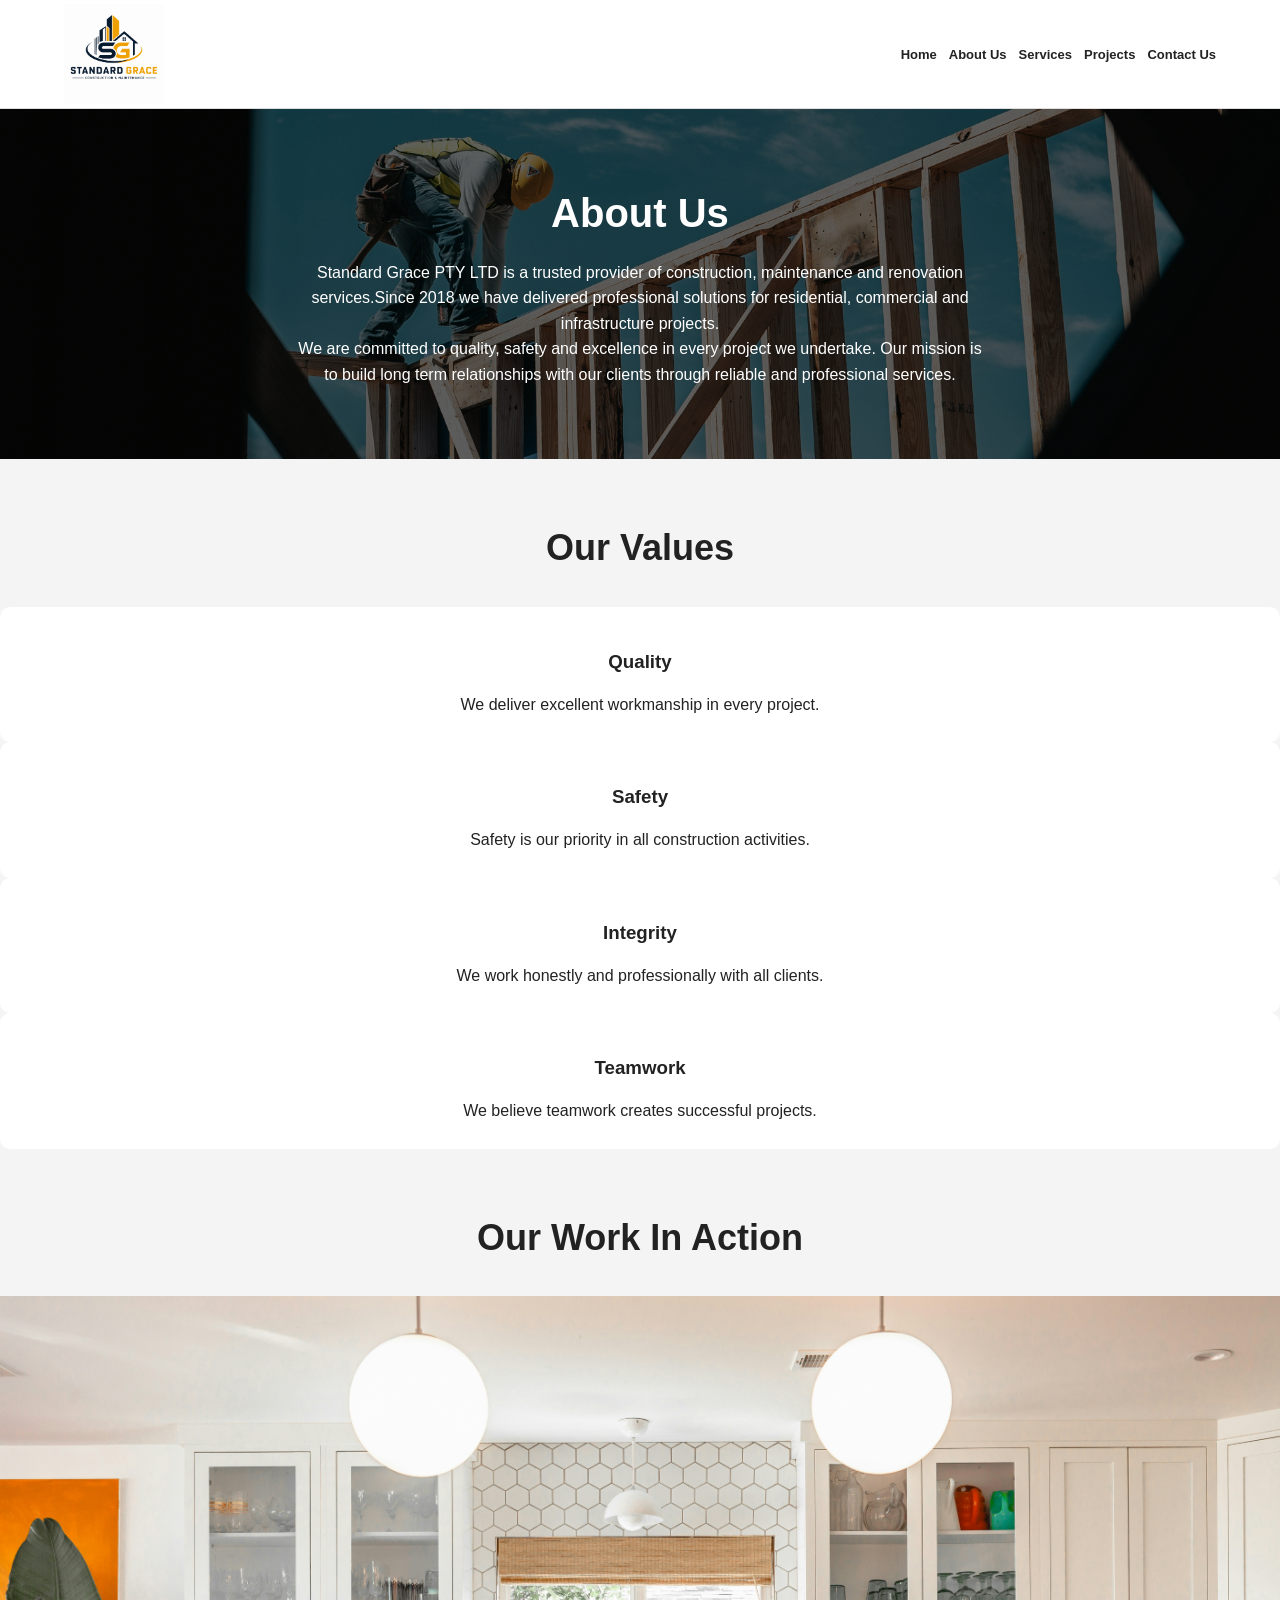
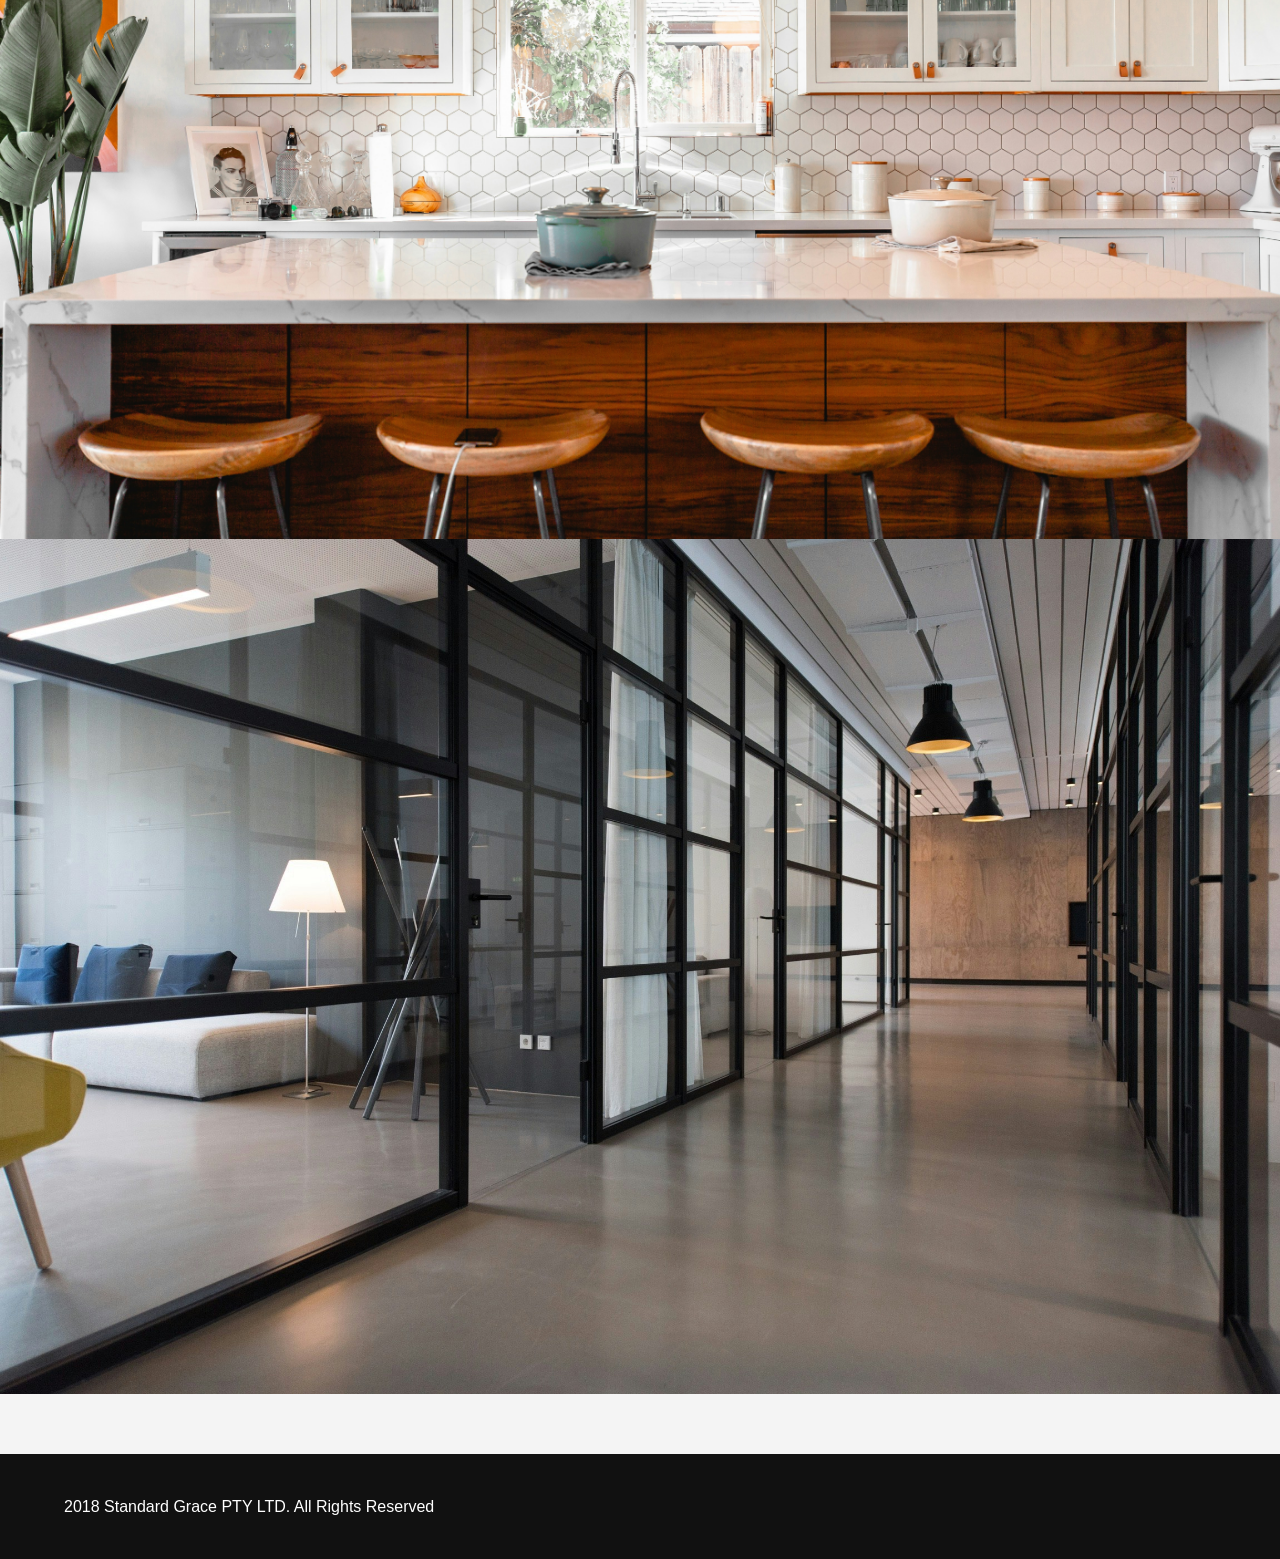
==== commit cc710efc: "Refactor About Us section for improved clarity Removed redundant paragraphs and combined content for" ====
--- a/about.html
+++ b/about.html
@@ -41,48 +41,24 @@
         <h1>About Us</h1>
 
         <p>
-            Learn more about Standard Grace PTY LTD and our commitment to quality construction and maintenance services.
+            Standard Grace PTY LTD is a trusted provider of construction,
+            maintenance and renovation services.Since 2018 we have delivered
+            professional solutions for residential, commercial and infrastructure projects.
         </p>
+
+        <p>
+            We are committed to quality, safety and excellence in every
+            project we undertake. Our mission is to build long term relationships
+            with our clients through reliable and professional services.
+        </p>   
 
     </div>
 
 </section>  
 
-<main class="container">
-
-<section class="about-section">
-
-    <div class="about-text">
-
-        <p>
-            Standard Grace PTY LTD is a trusted provider of construction,
-            maintenance and renovation services.
-        </p>
-
-        <p>
-            Since 2018 we have delivered professional solutions for
-            residential, commercial and infrastructure projects.
-        </p>
-
-        <p>
-            We are committed to quality, safety and excellence in every
-            project we undertake.
-        </p>
-
-        <p>
-            Our mission is to build long term relationships with our
-            clients through reliable and professional services.
-        </p>
-
-    </div>
-
-</section>
-
-
 <section>
 
     <h2 class="section-title">Our Values</h2>
-
 
     <div class="features-grid">
 
@@ -90,7 +66,6 @@
             <h3>Quality</h3>
             <p>We deliver excellent workmanship in every project.</p>
         </article>
-
 
         <article class="feature-box">
             <h3>Safety</h3>
@@ -103,7 +78,6 @@
             <p>We work honestly and professionally with all clients.</p>
         </article>
 
-
         <article class="feature-box">
             <h3>Teamwork</h3>
             <p>We believe teamwork creates successful projects.</p>
@@ -113,11 +87,9 @@
 
 </section>
 
-
 <section>
 
     <h2 class="section-title">Our Work In Action</h2>
-
 
     <div class="gallery-grid">
 
@@ -130,7 +102,6 @@
 
 </main>
 
-
 <footer>
 
     <div class="container footer-content">
--- a/styles.css
+++ b/styles.css
@@ -485,6 +485,35 @@
     line-height: 1.6;
 }
 
+/* ===== ABOUT BANNER ===== */
+
+.about-banner{
+    background-image:
+    linear-gradient(rgba(0,0,0,0.6), rgba(0,0,0,0.6)),
+    url("images/About.jpg");
+    background-size: cover;
+    background-position: center;
+    height: 350px;
+    display: flex;
+    justify-content: center;
+    align-items: center;
+    text-align: center;
+    color: white;
+    padding: 20px;
+}
+
+.banner-content h1{
+    font-size: 40px;
+    margin-bottom: 15px;
+}
+
+.banner-content p{\
+    font-size: 16px;
+    max-width: 700px;
+    margin: auto;
+    line-height: 1.6;
+}
+
 /* ===== RESPONSIVE ===== */
 
 @media(max-width: 992px){
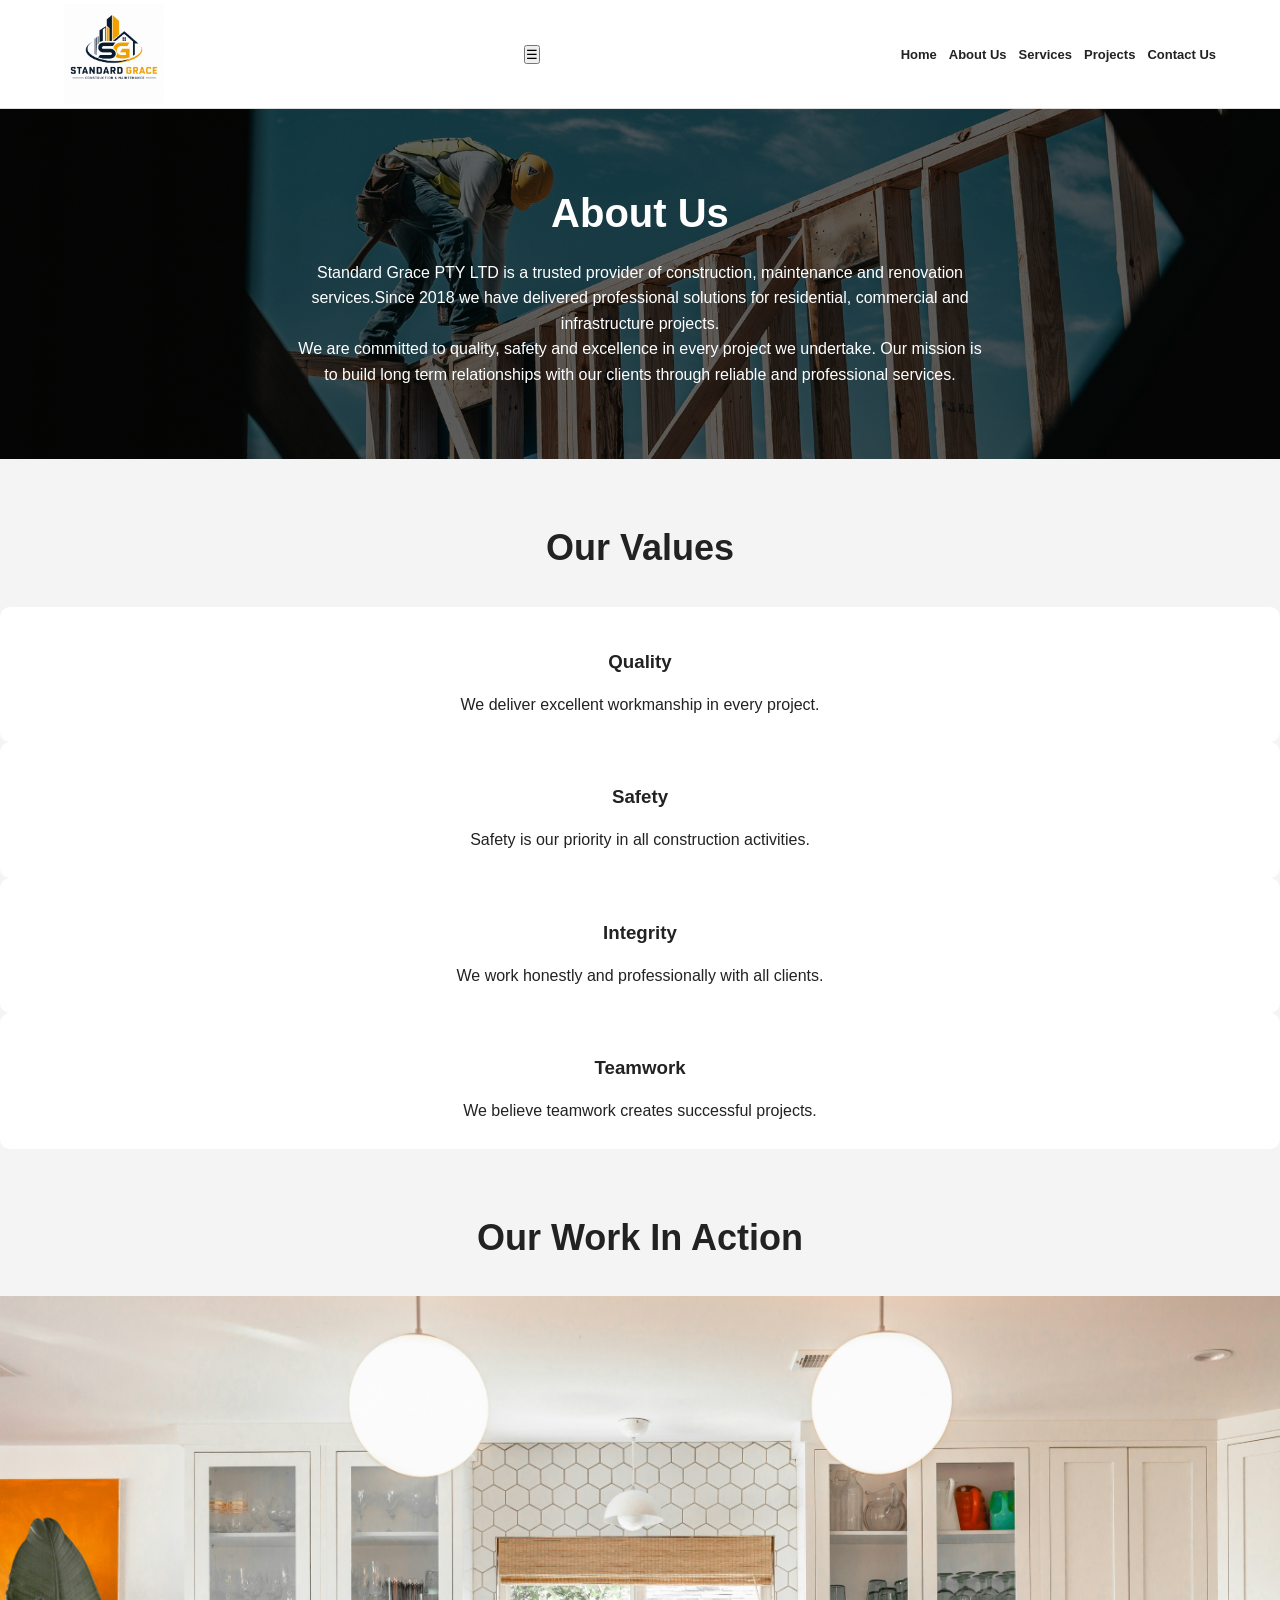
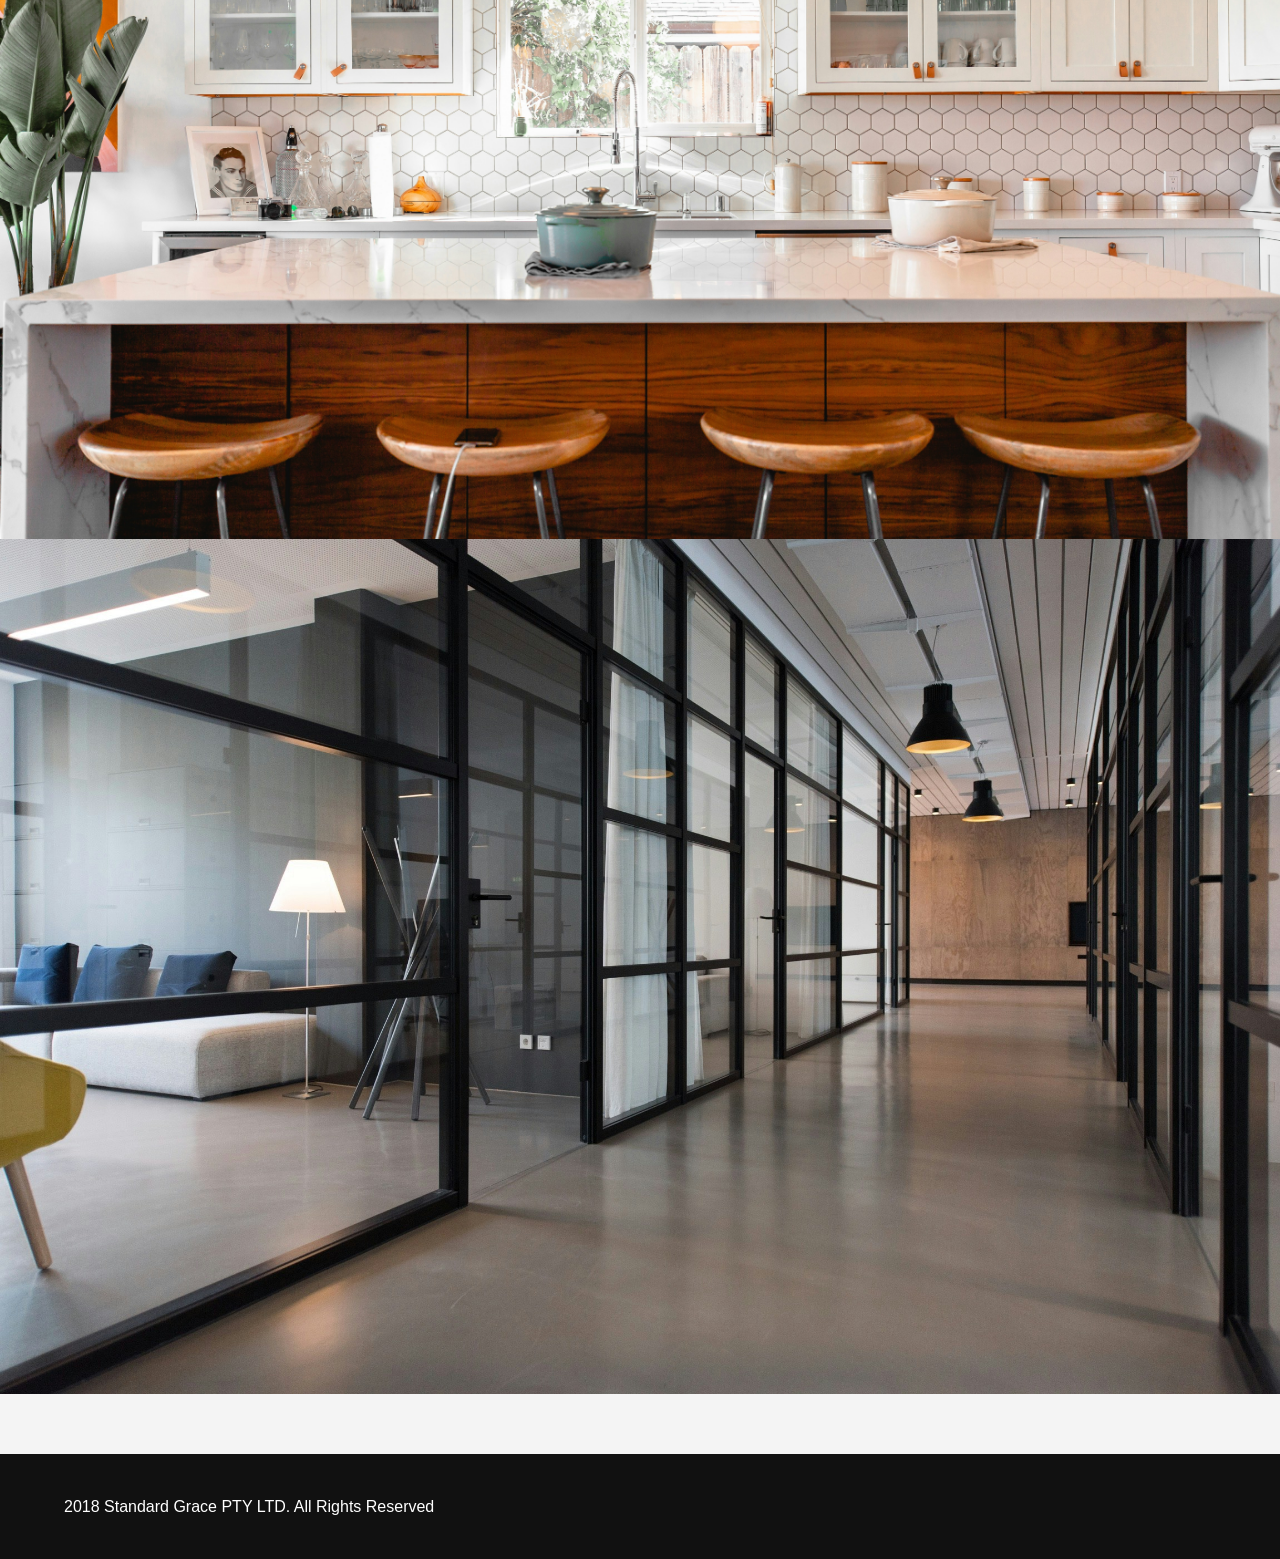
==== commit 21b78a57: "toggle menu" ====
--- a/about.html
+++ b/about.html
@@ -20,8 +20,10 @@
             <img src="images/logo.png" alt="Company Logo">
         </div>
 
-        <nav>
-            <ul>
+         <button class="menu-toggle" onclick="toggleMenu()">☰</button>
+
+    <nav>
+        <ul id="nav-menu">
                 <li><a href="index.html">Home</a></li>
                 <li><a href="about.html">About Us</a></li>
                 <li><a href="services.html">Services</a></li>
--- a/styles.css
+++ b/styles.css
@@ -45,7 +45,7 @@
     display: flex;
     justify-content: space-between;
     align-items: center;
-    padding: 4px 0;
+    padding:4px 0;
     flex-wrap: wrap;
 }
 
@@ -56,20 +56,18 @@
 
 
 nav ul{
-    list-style: none;
+    list-style: none; 
     display: flex;
     gap: 12px;
 }
 
-
 nav ul li a{
-    text-decoration: none;
-    color: #222;
-    font-size: 13px;
-    font-weight: bold;
-    transition: 0.3s;
-}
-
+   text-decoration: none; 
+   color: #222;
+   font-size: 13px;
+   font-weight: bold; 
+   transition: 0.3s;
+}
 
 nav ul li a:hover{
     color: #d8a106;
@@ -170,44 +168,11 @@
 
 
 /* ===== SERVICES ===== */
-
-.services-grid{
-    display: grid;
-    grid-template-columns: repeat(4, 1fr);
-    gap: 20px;
-}
-
-
-.service-card{
-    background-color: white;
-    border-radius: 10px;
-    overflow: hidden;
-    transition: 0.3s;
-}
-
-
-.service-card:hover{
-    transform: translateY(-5px);
-}
-
-
-.service-card img{
-    width: 100%;
-    height: 200px;
-    object-fit: cover;
-}
-
-
-.service-content{
-    padding: 20px;
-    text-align: center;
-}
-
-
-.service-content h3{
-    margin-bottom: 10px;
-}
-
+ .card-img-top{
+     width:100%;
+     height:220px;
+     object-fit: cover;
+}
 
 /* ===== ABOUT ===== */
 
@@ -267,8 +232,8 @@
 .projects-grid{
     display: grid;
     grid-template-columns: repeat(2, 1fr);
-    gap: 50px;
-    margin-top: 40px;
+    gap: 25px;
+    
 }
 
 
@@ -278,13 +243,37 @@
     overflow: hidden;
 }
 
-
-.project-card img{
+section.py-5 img {
     width: 100%;
-    height: 250px;
+    height: 220px;
     object-fit: cover;
-}
-
+    border-radius: 8px;
+}
+
+/* ===== PROJECT GALLERY IMAGES ===== */
+.projects-grid img {
+    width: 100%;
+    height: 220px;
+    object-fit: cover;
+    border-radius: 8px;
+}
+
+/* ===== PROJECT HIGHLIGHT CENTER FIX ===== */
+
+.project-highlight {
+    text-align: center;
+    padding: 60px 20px;
+}
+
+.highlight-grid {
+    display: flex;
+    justify-content: center;
+}
+
+.project-highlight article {
+    max-width: 800px;
+    margin: auto;
+}
 
 .project-content{
     padding: 18px;
@@ -408,6 +397,15 @@
     margin-bottom: 10px;
 }
 
+/* ===== SUCCESS MESSAGE ===== */
+
+#success-message{
+    margin-top: 15px;
+    color: green;
+    font-weight: bold;
+    font-size: 15px;
+
+}
 
 /* ===== FAQ ===== */
 
@@ -514,6 +512,42 @@
     line-height: 1.6;
 }
 
+body{
+
+    background-color: #f4f4f4;
+
+    color: #222;
+
+    font-family: Arial, Helvetica, sans-serif;
+
+}
+
+/* ===== TOAST NOTIFICATION ===== */
+
+.toast {
+    position: fixed;
+    top: 20px;
+    right: 20px;
+    background: #28a745;
+    color: white;
+    padding: 15px 20px;
+    border-radius: 8px;
+    font-size: 14px;
+    box-shadow: 0 10px 25px rgba(0,0,0,0.2);
+
+    opacity: 0;
+    transform: translateY(-20px);
+    pointer-events: none;
+
+    transition: 0.4s ease;
+    z-index: 9999;
+}
+
+.toast.show {
+    opacity: 1;
+    transform: translateY(0);
+}
+
 /* ===== RESPONSIVE ===== */
 
 @media(max-width: 992px){
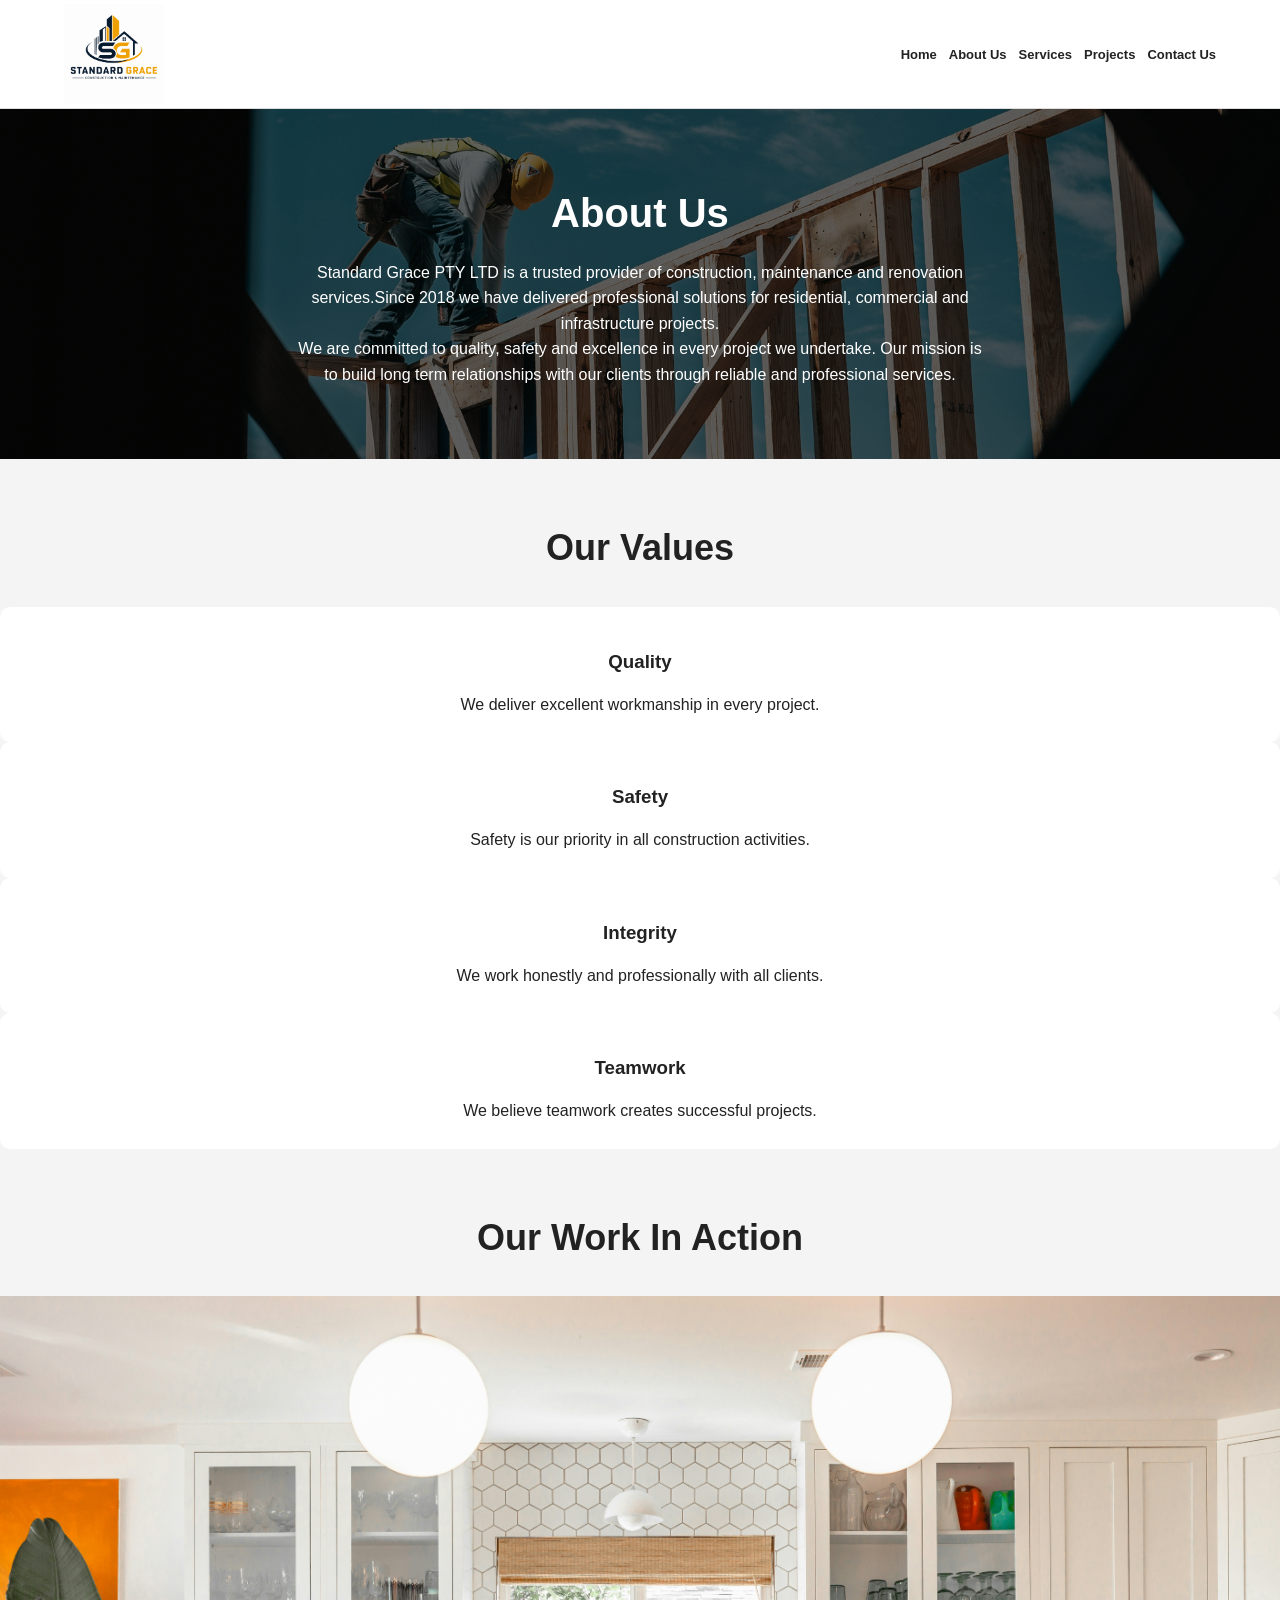
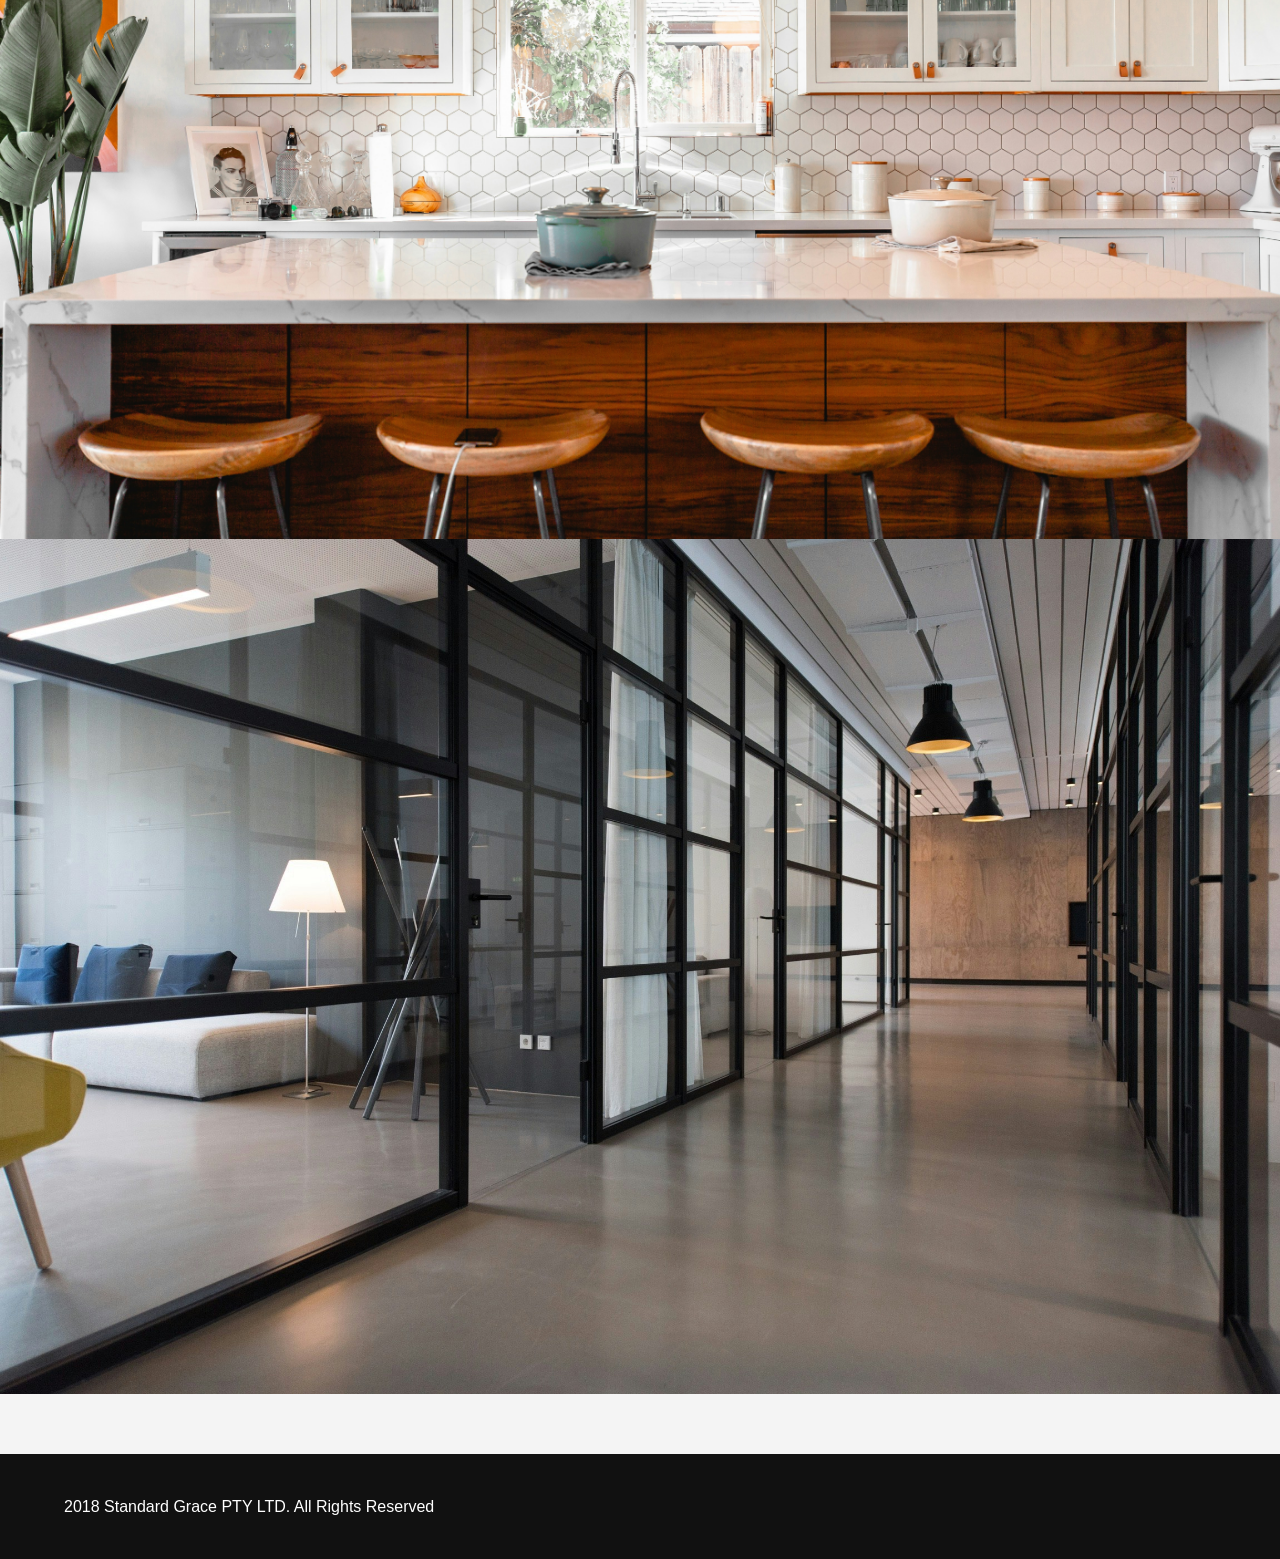
==== commit 48a0e103: "Update about.html" ====
--- a/about.html
+++ b/about.html
@@ -20,10 +20,8 @@
             <img src="images/logo.png" alt="Company Logo">
         </div>
 
-         <button class="menu-toggle" onclick="toggleMenu()">☰</button>
-
-    <nav>
-        <ul id="nav-menu">
+      <nav>
+             <ul> 
                 <li><a href="index.html">Home</a></li>
                 <li><a href="about.html">About Us</a></li>
                 <li><a href="services.html">Services</a></li>
